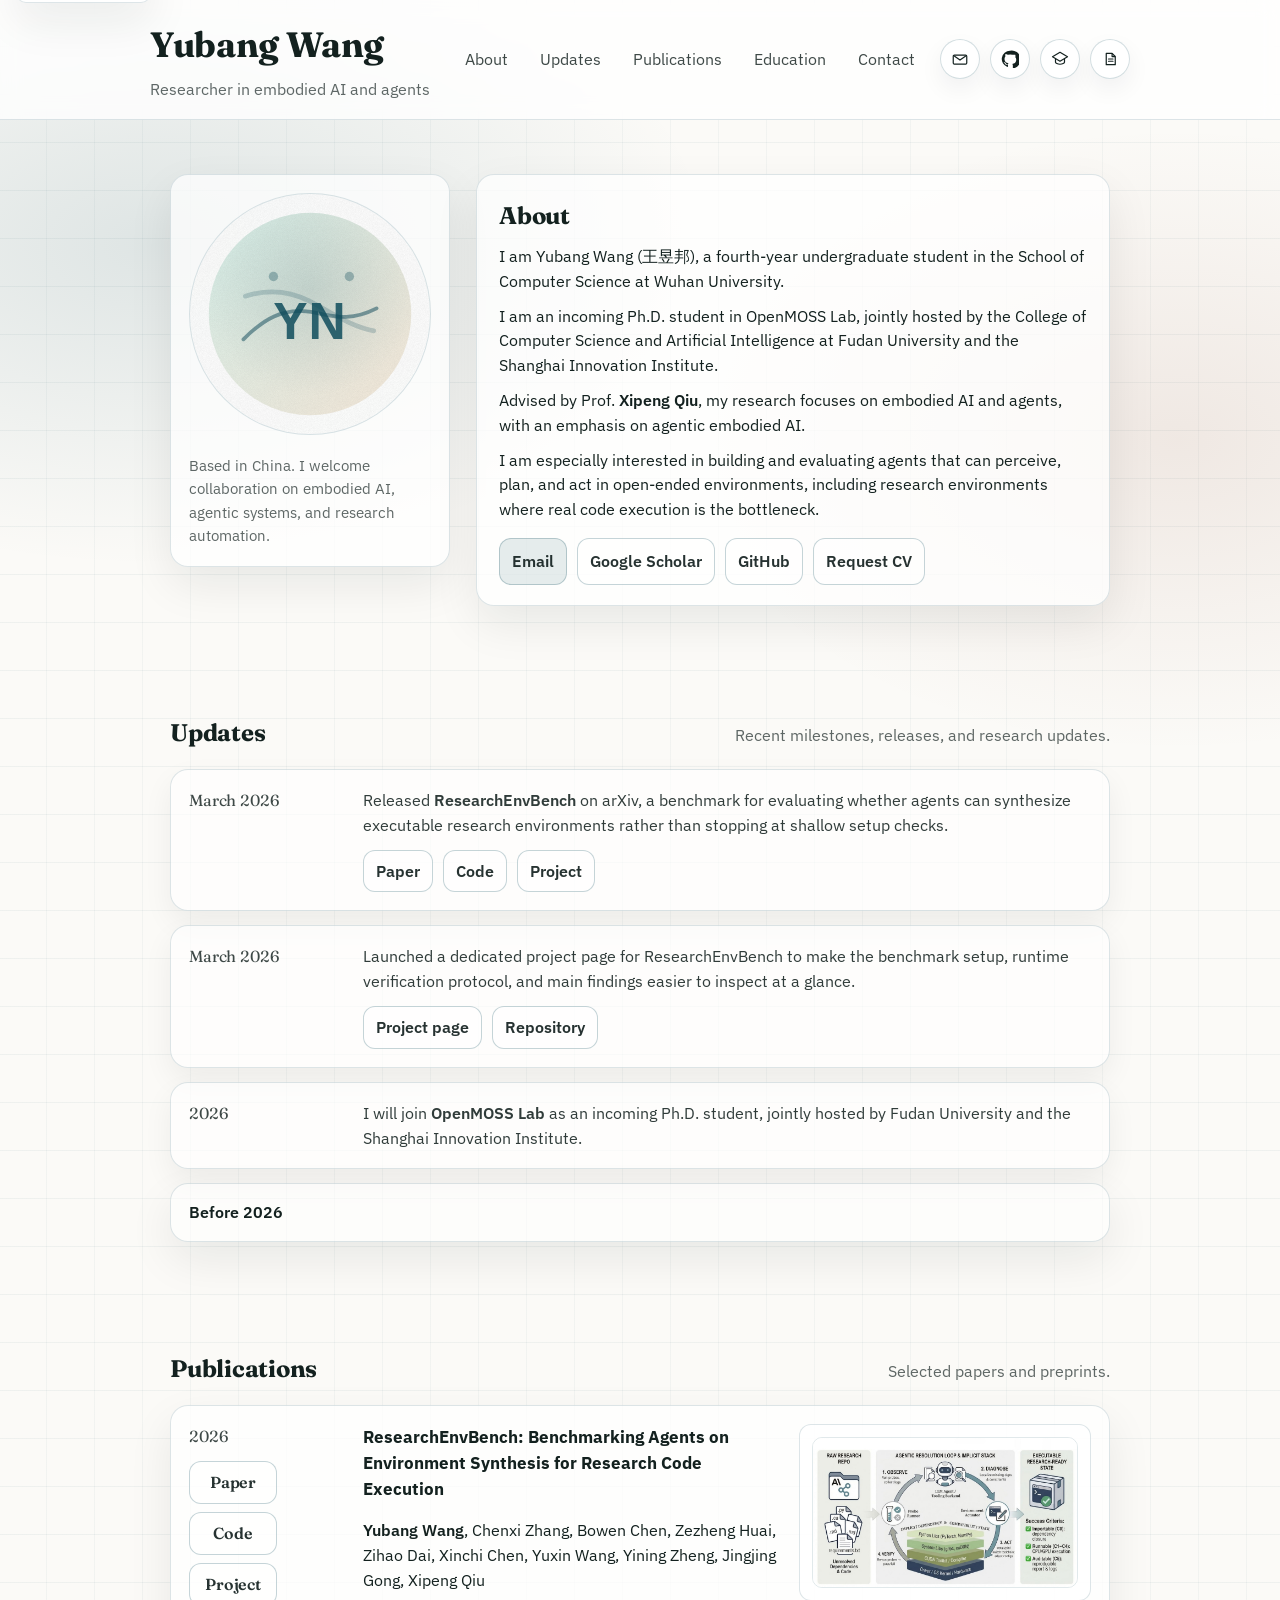
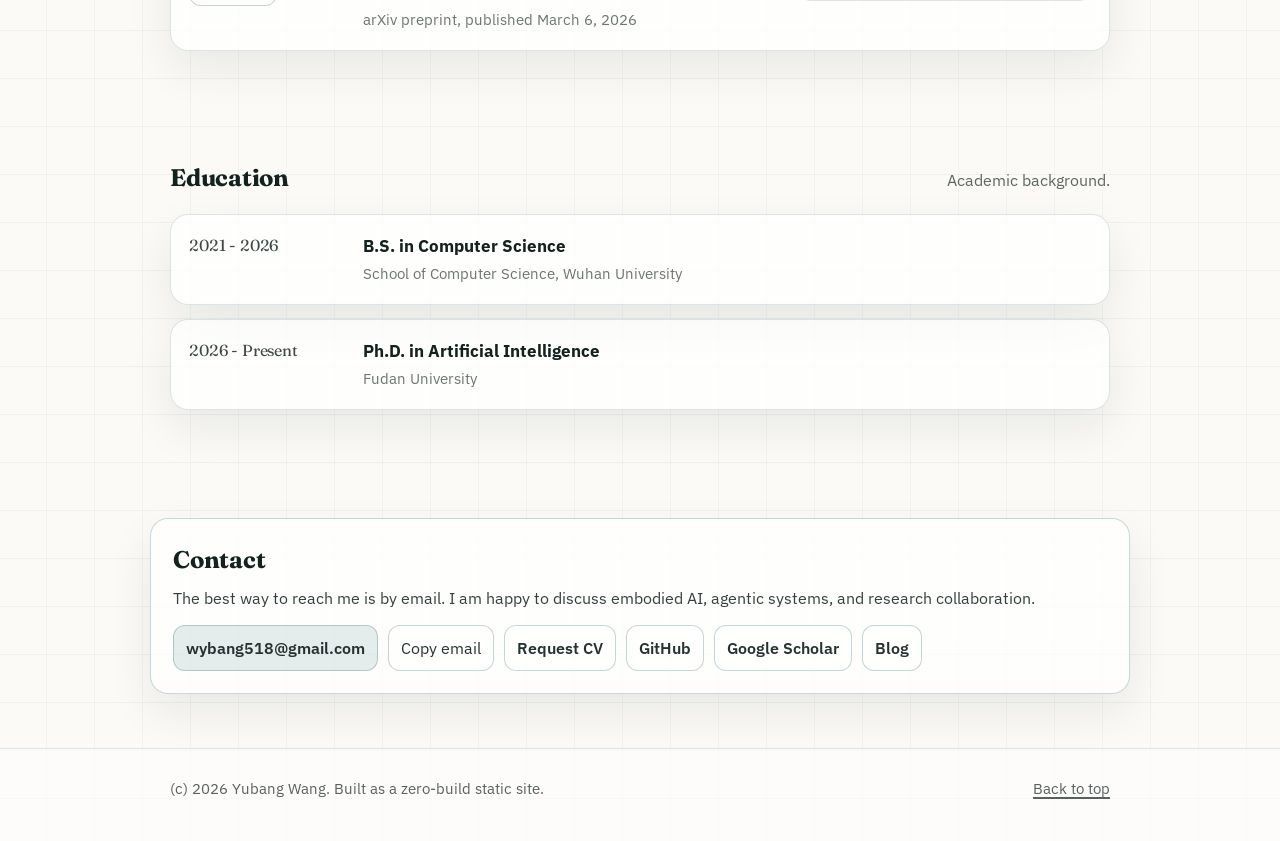
==== index.html @ cf790a0e "Refine homepage information architecture" ====
<!doctype html>
<html lang="en" class="no-js">
  <head>
    <meta charset="utf-8" />
    <meta name="viewport" content="width=device-width, initial-scale=1" />
    <meta
      name="description"
      content="Personal homepage of Yubang Wang (王昱邦), researcher in embodied AI and agents."
    />
    <title>Yubang Wang | Researcher in embodied AI and agents</title>

    <link rel="preconnect" href="https://fonts.googleapis.com" />
    <link rel="preconnect" href="https://fonts.gstatic.com" crossorigin />
    <link
      href="https://fonts.googleapis.com/css2?family=Fraunces:opsz,wght@9..144,520;9..144,650&family=IBM+Plex+Sans:wght@400;500;600&display=swap"
      rel="stylesheet"
    />

    <link rel="stylesheet" href="./style.css" />

    <script>
      // Prevent reveal styles from hiding content when JS is disabled.
      document.documentElement.classList.remove("no-js");
      document.documentElement.classList.add("js");
    </script>
    <script defer src="./script.js"></script>
  </head>

  <body>
    <a class="skip-link" href="#content">Skip to content</a>

    <header class="site-header" data-reveal>
      <div class="container header-inner">
        <div class="brand">
          <h1 class="name">Yubang Wang</h1>
          <p class="subtitle">Researcher in embodied AI and agents</p>
        </div>

        <nav class="nav" aria-label="Primary">
          <a href="#about">About</a>
          <a href="#updates">Updates</a>
          <a href="#publications">Publications</a>
          <a href="#education">Education</a>
          <a href="#contact">Contact</a>
        </nav>

        <div class="social" aria-label="Social links">
          <a
            class="icon-link"
            href="mailto:wybang518@gmail.com"
            aria-label="Email Yubang Wang"
          >
            <svg viewBox="0 0 24 24" aria-hidden="true" focusable="false">
              <path
                d="M4.5 6.75h15A1.5 1.5 0 0 1 21 8.25v9a1.5 1.5 0 0 1-1.5 1.5h-15A1.5 1.5 0 0 1 3 17.25v-9a1.5 1.5 0 0 1 1.5-1.5Z"
                fill="none"
                stroke="currentColor"
                stroke-width="1.6"
                stroke-linejoin="round"
              />
              <path
                d="m4.8 8.2 7.2 5.2 7.2-5.2"
                fill="none"
                stroke="currentColor"
                stroke-width="1.6"
                stroke-linecap="round"
                stroke-linejoin="round"
              />
            </svg>
          </a>

          <a
            class="icon-link"
            href="https://github.com/No-518"
            target="_blank"
            rel="noreferrer"
            aria-label="GitHub"
          >
            <svg viewBox="0 0 24 24" aria-hidden="true" focusable="false">
              <path
                fill="currentColor"
                d="M12 .9a11.1 11.1 0 0 0-3.5 21.6c.6.1.8-.3.8-.6v-2.1c-3.3.7-4-1.4-4-1.4-.5-1.2-1.2-1.6-1.2-1.6-1-.7.1-.7.1-.7 1.1.1 1.7 1.1 1.7 1.1 1 .1.8 2.7 3.4 1.9.1-.7.4-1.2.7-1.5-2.6-.3-5.3-1.3-5.3-5.9 0-1.3.5-2.4 1.2-3.3-.1-.3-.5-1.6.1-3.2 0 0 1-.3 3.3 1.2a11.2 11.2 0 0 1 6 0C17.9 6 19 6.3 19 6.3c.6 1.6.2 2.9.1 3.2.8.9 1.2 2 1.2 3.3 0 4.6-2.7 5.6-5.3 5.9.4.3.8 1 .8 2.1v3.1c0 .3.2.7.8.6A11.1 11.1 0 0 0 12 .9Z"
              />
            </svg>
          </a>

          <a
            class="icon-link"
            href="https://scholar.google.com/citations?user=tqr5_9QAAAAJ&hl=zh-TW"
            target="_blank"
            rel="noreferrer"
            aria-label="Google Scholar"
          >
            <svg viewBox="0 0 24 24" aria-hidden="true" focusable="false">
              <path
                d="M12 3 2 9l10 6 10-6-10-6Z"
                fill="none"
                stroke="currentColor"
                stroke-width="1.6"
                stroke-linejoin="round"
              />
              <path
                d="M6 12.2v4.2c0 .8 2.7 2.6 6 2.6s6-1.8 6-2.6v-4.2"
                fill="none"
                stroke="currentColor"
                stroke-width="1.6"
                stroke-linecap="round"
                stroke-linejoin="round"
              />
            </svg>
          </a>

          <a
            class="icon-link"
            href="https://no-518.github.io/no-518-blog/"
            target="_blank"
            rel="noreferrer"
            aria-label="Blog"
          >
            <svg viewBox="0 0 24 24" aria-hidden="true" focusable="false">
              <path
                d="M7 4.5h7.8L19 8.7v10.8H7V4.5Z"
                fill="none"
                stroke="currentColor"
                stroke-width="1.6"
                stroke-linejoin="round"
              />
              <path
                d="M14.8 4.6v4.1h4.1"
                fill="none"
                stroke="currentColor"
                stroke-width="1.6"
                stroke-linejoin="round"
              />
              <path
                d="M10 12h6M10 15h6"
                fill="none"
                stroke="currentColor"
                stroke-width="1.6"
                stroke-linecap="round"
              />
            </svg>
          </a>
        </div>
      </div>
    </header>

    <main id="content">
      <section id="about" class="section" aria-label="About">
        <div class="container about-grid">
          <div class="avatar-wrap" data-reveal>
            <img
              class="avatar"
              src="./assets/avatar.svg"
              alt="Avatar illustration"
              width="220"
              height="220"
              loading="eager"
            />
            <p class="avatar-caption">
              Based in China. I welcome collaboration on embodied AI, agentic
              systems, and research automation.
            </p>
          </div>

          <div class="about-text" data-reveal>
            <h2>About</h2>
            <p>
              I am Yubang Wang (王昱邦), a fourth-year undergraduate student in the
              School of Computer Science at Wuhan University.
            </p>
            <p>
              I am an incoming Ph.D. student in OpenMOSS Lab, jointly hosted by the
              College of Computer Science and Artificial Intelligence at Fudan
              University and the Shanghai Innovation Institute.
            </p>
            <p>
              Advised by Prof. <strong>Xipeng Qiu</strong>, my research focuses on
              embodied AI and agents, with an emphasis on agentic embodied AI.
            </p>
            <p>
              I am especially interested in building and evaluating agents that
              can perceive, plan, and act in open-ended environments, including
              research environments where real code execution is the bottleneck.
            </p>
            <div class="cta-row" aria-label="Primary links">
              <a class="button" href="mailto:wybang518@gmail.com">Email</a>
              <a
                class="button button-ghost"
                href="https://scholar.google.com/citations?user=tqr5_9QAAAAJ&hl=zh-TW"
                target="_blank"
                rel="noreferrer"
                >Google Scholar</a
              >
              <a
                class="button button-ghost"
                href="https://github.com/No-518"
                target="_blank"
                rel="noreferrer"
                >GitHub</a
              >
              <a
                class="button button-ghost"
                href="mailto:wybang518@gmail.com?subject=CV%20request"
                >Request CV</a
              >
            </div>
          </div>
        </div>
      </section>

      <section id="updates" class="section" aria-label="Updates">
        <div class="container">
          <div class="section-head" data-reveal>
            <h2>Updates</h2>
            <p class="muted">Recent milestones, releases, and research updates.</p>
          </div>

          <ol class="timeline updates-list" aria-label="Recent updates">
            <li class="timeline-item update-item" data-reveal>
              <div class="when">March 2026</div>
              <div class="what update-copy">
                <p>
                  Released <strong>ResearchEnvBench</strong> on arXiv, a benchmark
                  for evaluating whether agents can synthesize executable research
                  environments rather than stopping at shallow setup checks.
                </p>
                <div class="update-links" aria-label="ResearchEnvBench links">
                  <a
                    class="button button-ghost"
                    href="https://arxiv.org/abs/2603.06739"
                    target="_blank"
                    rel="noreferrer"
                    >Paper</a
                  >
                  <a
                    class="button button-ghost"
                    href="https://github.com/No-518/ResearchEnvBench"
                    target="_blank"
                    rel="noreferrer"
                    >Code</a
                  >
                  <a class="button button-ghost" href="./projects/researchenvbench/">
                    Project
                  </a>
                </div>
              </div>
            </li>

            <li class="timeline-item update-item" data-reveal>
              <div class="when">March 2026</div>
              <div class="what update-copy">
                <p>
                  Launched a dedicated project page for ResearchEnvBench to make
                  the benchmark setup, runtime verification protocol, and main
                  findings easier to inspect at a glance.
                </p>
                <div class="update-links" aria-label="Project links">
                  <a class="button button-ghost" href="./projects/researchenvbench/">
                    Project page
                  </a>
                  <a
                    class="button button-ghost"
                    href="https://github.com/No-518/ResearchEnvBench"
                    target="_blank"
                    rel="noreferrer"
                    >Repository</a
                  >
                </div>
              </div>
            </li>

            <li class="timeline-item update-item" data-reveal>
              <div class="when">2026</div>
              <div class="what update-copy">
                <p>
                  I will join <strong>OpenMOSS Lab</strong> as an incoming Ph.D.
                  student, jointly hosted by Fudan University and the Shanghai
                  Innovation Institute.
                </p>
              </div>
            </li>
          </ol>

          <details class="updates-archive" data-reveal>
            <summary>Before 2026</summary>
            <ol class="timeline updates-list updates-list-archive" aria-label="Earlier updates">
              <li class="timeline-item update-item">
                <div class="when">2021</div>
                <div class="what update-copy">
                  <p>
                    Started my B.S. in Computer Science at Wuhan University.
                  </p>
                </div>
              </li>
            </ol>
          </details>
        </div>
      </section>

      <section id="publications" class="section" aria-label="Publications">
        <div class="container">
          <div class="section-head" data-reveal>
            <h2>Publications</h2>
            <p class="muted">Selected papers and preprints.</p>
          </div>

          <ol class="timeline" aria-label="Publications list">
            <li class="timeline-item publication-item" data-reveal>
              <div class="when publication-when">
                <span>2026</span>
                <div class="publication-links" aria-label="Publication links">
                  <a
                    class="button button-ghost"
                    href="https://arxiv.org/abs/2603.06739"
                    target="_blank"
                    rel="noreferrer"
                    >Paper</a
                  >
                  <a
                    class="button button-ghost"
                    href="https://github.com/No-518/ResearchEnvBench"
                    target="_blank"
                    rel="noreferrer"
                    >Code</a
                  >
                  <a class="button button-ghost" href="./projects/researchenvbench/">
                    Project
                  </a>
                </div>
              </div>
              <div class="what publication-layout">
                <div class="publication-copy">
                  <div class="publication-head">
                    <h3 class="publication-title">
                      ResearchEnvBench: Benchmarking Agents on Environment
                      Synthesis for Research Code Execution
                    </h3>
                  </div>
                  <p>
                    <strong>Yubang Wang</strong>, Chenxi Zhang, Bowen Chen, Zezheng
                    Huai, Zihao Dai, Xinchi Chen, Yuxin Wang, Yining Zheng, Jingjing
                    Gong, Xipeng Qiu
                  </p>
                  <p class="meta">arXiv preprint, published March 6, 2026</p>
                </div>

                <div class="paper-figure paper-figure-thumb">
                  <img
                    src="./assets/researchenvbench-figure1-thumb.jpg"
                    alt="Overview of an agentic closed-loop process for resolving research environments."
                    width="1920"
                    height="1080"
                    loading="lazy"
                  />
                </div>
              </div>
            </li>
          </ol>
        </div>
      </section>

      <section id="education" class="section" aria-label="Education">
        <div class="container">
          <div class="section-head" data-reveal>
            <h2>Education</h2>
            <p class="muted">Academic background.</p>
          </div>

          <ol class="timeline" aria-label="Education timeline">
            <li class="timeline-item" data-reveal>
              <div class="when">2021 - 2026</div>
              <div class="what">
                <h3>B.S. in Computer Science</h3>
                <p class="meta">School of Computer Science, Wuhan University</p>
              </div>
            </li>

            <li class="timeline-item" data-reveal>
              <div class="when">2026 - Present</div>
              <div class="what">
                <h3>Ph.D. in Artificial Intelligence</h3>
                <p class="meta">Fudan University</p>
              </div>
            </li>
          </ol>
        </div>
      </section>

      <section id="contact" class="section" aria-label="Contact">
        <div class="container contact-box" data-reveal>
          <h2>Contact</h2>
          <p class="contact-text">
            The best way to reach me is by email. I am happy to discuss embodied
            AI, agentic systems, and research collaboration.
          </p>
          <div class="contact-row">
            <a class="button" href="mailto:wybang518@gmail.com">
              wybang518@gmail.com
            </a>
            <button
              class="button button-ghost button-copy"
              id="copy-email-button"
              type="button"
              data-email="wybang518@gmail.com"
            >
              Copy email
            </button>
            <a
              class="button button-ghost"
              href="mailto:wybang518@gmail.com?subject=CV%20request"
              >Request CV</a
            >
            <a
              class="button button-ghost"
              href="https://github.com/No-518"
              target="_blank"
              rel="noreferrer"
              >GitHub</a
            >
            <a
              class="button button-ghost"
              href="https://scholar.google.com/citations?user=tqr5_9QAAAAJ&hl=zh-TW"
              target="_blank"
              rel="noreferrer"
              >Google Scholar</a
            >
            <a
              class="button button-ghost"
              href="https://no-518.github.io/no-518-blog/"
              target="_blank"
              rel="noreferrer"
              >Blog</a
            >
          </div>
        </div>
      </section>
    </main>

    <footer class="site-footer">
      <div class="container footer-inner">
        <p class="small">
          (c) <span id="year">2026</span> Yubang Wang. Built as a zero-build static
          site.
        </p>
        <p class="small">
          <a href="#about">Back to top</a>
        </p>
      </div>
    </footer>
  </body>
</html>
---- style.css ----
:root {
  --bg: #fbfaf7;
  --panel: rgba(255, 255, 255, 0.78);
  --panel-solid: #ffffff;
  --text: #13211f;
  --muted: rgba(19, 33, 31, 0.68);
  --line: rgba(15, 76, 92, 0.14);
  --shadow: 0 18px 45px rgba(9, 21, 20, 0.08);

  --accent: #0f4c5c;
  --accent-2: #8a4b32;
  --accent-soft: rgba(15, 76, 92, 0.12);

  --radius: 18px;
  --radius-sm: 12px;
  --maxw: 980px;

  --font-sans: "IBM Plex Sans", ui-sans-serif, system-ui, -apple-system, "Segoe UI",
    sans-serif;
  --font-serif: "Fraunces", ui-serif, Georgia, serif;

  --ease: cubic-bezier(0.2, 0.9, 0.2, 1);
}

* {
  box-sizing: border-box;
}

html {
  scroll-behavior: smooth;
}

body {
  margin: 0;
  color: var(--text);
  font-family: var(--font-sans);
  line-height: 1.55;
  background-color: var(--bg);
  /* Subtle paper + grid atmosphere (no images required). */
  background-image: radial-gradient(900px 520px at 12% 10%, rgba(15, 76, 92, 0.12), transparent 62%),
    radial-gradient(820px 520px at 92% 18%, rgba(138, 75, 50, 0.10), transparent 60%),
    linear-gradient(rgba(15, 76, 92, 0.05) 1px, transparent 1px),
    linear-gradient(90deg, rgba(15, 76, 92, 0.04) 1px, transparent 1px);
  background-size: auto, auto, 48px 48px, 48px 48px;
  background-position: 0 0, 0 0, -2px -2px, -2px -2px;
}

a {
  color: inherit;
  text-decoration-thickness: 1.5px;
  text-underline-offset: 3px;
}

a:hover {
  color: var(--accent);
}

strong {
  font-weight: 600;
}

.container {
  width: 100%;
  max-width: var(--maxw);
  margin: 0 auto;
  padding: 0 20px;
}

.skip-link {
  position: absolute;
  left: 16px;
  top: -44px;
  z-index: 999;
  padding: 10px 12px;
  border-radius: 10px;
  background: var(--panel-solid);
  border: 1px solid var(--line);
  box-shadow: var(--shadow);
}

.skip-link:focus {
  top: 16px;
}

:focus-visible {
  outline: 3px solid rgba(15, 76, 92, 0.35);
  outline-offset: 2px;
  border-radius: 10px;
}

.site-header {
  position: sticky;
  top: 0;
  z-index: 10;
  border-bottom: 1px solid var(--line);
  background: var(--panel);
  backdrop-filter: blur(10px);
}

.header-inner {
  display: grid;
  grid-template-columns: 1fr auto auto;
  gap: 18px 16px;
  align-items: center;
  padding: 18px 0;
}

.brand {
  min-width: 240px;
}

.name {
  margin: 0;
  font-family: var(--font-serif);
  font-size: clamp(1.6rem, 3vw, 2.2rem);
  letter-spacing: -0.01em;
}

.subtitle {
  margin: 4px 0 0;
  color: var(--muted);
  font-size: 0.98rem;
}

.nav {
  display: flex;
  flex-wrap: wrap;
  gap: 10px 14px;
  justify-content: flex-end;
}

.nav a {
  text-decoration: none;
  color: rgba(19, 33, 31, 0.82);
  padding: 6px 8px;
  border-radius: 10px;
  border: 1px solid transparent;
}

.nav a:hover {
  color: var(--accent);
  border-color: rgba(15, 76, 92, 0.20);
  background: rgba(255, 255, 255, 0.55);
}

.social {
  display: flex;
  gap: 10px;
  justify-content: flex-end;
}

.icon-link {
  display: inline-flex;
  align-items: center;
  justify-content: center;
  width: 40px;
  height: 40px;
  border-radius: 999px;
  border: 1px solid rgba(15, 76, 92, 0.18);
  background: rgba(255, 255, 255, 0.65);
  box-shadow: 0 10px 24px rgba(9, 21, 20, 0.06);
  transition: transform 180ms var(--ease), background 180ms var(--ease),
    border-color 180ms var(--ease);
}

.icon-link svg {
  width: 18px;
  height: 18px;
}

.icon-link:hover {
  transform: translateY(-1px);
  background: rgba(255, 255, 255, 0.9);
  border-color: rgba(15, 76, 92, 0.28);
}

.section {
  padding: 54px 0;
}

.section-head {
  display: flex;
  align-items: baseline;
  justify-content: space-between;
  gap: 12px 18px;
  margin-bottom: 18px;
}

.section h2 {
  margin: 0;
  font-family: var(--font-serif);
  font-size: 1.5rem;
  letter-spacing: -0.01em;
}

.muted {
  margin: 0;
  color: var(--muted);
}

.about-grid {
  display: grid;
  grid-template-columns: 280px 1fr;
  gap: 26px;
  align-items: start;
}

.avatar-wrap {
  padding: 18px;
  border-radius: var(--radius);
  border: 1px solid var(--line);
  background: rgba(255, 255, 255, 0.72);
  box-shadow: var(--shadow);
}

.avatar {
  width: 100%;
  height: auto;
  border-radius: 999px;
  border: 1px solid rgba(15, 76, 92, 0.16);
  background: rgba(255, 255, 255, 0.6);
}

.avatar-caption {
  margin: 12px 0 0;
  color: var(--muted);
  font-size: 0.95rem;
}

.about-text {
  padding: 22px 22px 20px;
  border-radius: var(--radius);
  border: 1px solid var(--line);
  background: rgba(255, 255, 255, 0.72);
  box-shadow: var(--shadow);
}

.about-text p {
  margin: 10px 0;
}

.chips {
  list-style: none;
  padding: 0;
  margin: 14px 0 0;
  display: flex;
  flex-wrap: wrap;
  gap: 10px;
}

.chips li {
  padding: 7px 10px;
  border-radius: 999px;
  border: 1px solid rgba(15, 76, 92, 0.16);
  background: rgba(15, 76, 92, 0.06);
  color: rgba(19, 33, 31, 0.84);
  font-size: 0.92rem;
}

.cta-row {
  display: flex;
  flex-wrap: wrap;
  gap: 10px;
  margin-top: 16px;
}

.button {
  display: inline-flex;
  align-items: center;
  justify-content: center;
  gap: 8px;
  padding: 10px 12px;
  border-radius: 12px;
  border: 1px solid rgba(15, 76, 92, 0.24);
  background: rgba(15, 76, 92, 0.10);
  color: rgba(19, 33, 31, 0.92);
  text-decoration: none;
  font-weight: 600;
  transition: transform 180ms var(--ease), background 180ms var(--ease),
    border-color 180ms var(--ease);
}

.button:hover {
  transform: translateY(-1px);
  background: rgba(15, 76, 92, 0.14);
  border-color: rgba(15, 76, 92, 0.34);
}

.button-ghost {
  background: rgba(255, 255, 255, 0.6);
}

.cards {
  display: grid;
  grid-template-columns: repeat(3, minmax(0, 1fr));
  gap: 16px;
  margin-top: 14px;
}

.card {
  border-radius: var(--radius);
  border: 1px solid var(--line);
  background: rgba(255, 255, 255, 0.72);
  box-shadow: var(--shadow);
  padding: 18px 18px 16px;
  transition: transform 180ms var(--ease), box-shadow 180ms var(--ease),
    border-color 180ms var(--ease);
}

.card:hover {
  transform: translateY(-2px);
  border-color: rgba(15, 76, 92, 0.24);
  box-shadow: 0 22px 58px rgba(9, 21, 20, 0.11);
}

.card-top {
  display: flex;
  align-items: baseline;
  justify-content: space-between;
  gap: 10px;
}

.card h3 {
  margin: 0;
  font-size: 1.05rem;
  font-weight: 600;
}

.meta {
  color: rgba(19, 33, 31, 0.62);
  font-size: 0.92rem;
  white-space: nowrap;
}

.card p {
  margin: 10px 0 12px;
  color: rgba(19, 33, 31, 0.86);
}

.tag-row {
  list-style: none;
  padding: 0;
  margin: 0;
  display: flex;
  flex-wrap: wrap;
  gap: 8px;
}

.tag-row li {
  padding: 5px 8px;
  border-radius: 999px;
  background: rgba(138, 75, 50, 0.08);
  border: 1px solid rgba(138, 75, 50, 0.18);
  color: rgba(19, 33, 31, 0.78);
  font-size: 0.86rem;
}

.link-row {
  margin-top: 14px;
  display: flex;
  flex-wrap: wrap;
  gap: 10px;
}

.link-row a,
.link-row button {
  font: inherit;
}

.link-row button {
  appearance: none;
  cursor: pointer;
}

.timeline {
  list-style: none;
  padding: 0;
  margin: 0;
  display: grid;
  gap: 14px;
}

.timeline-item {
  display: grid;
  grid-template-columns: 160px 1fr;
  gap: 14px;
  padding: 18px;
  border-radius: var(--radius);
  border: 1px solid var(--line);
  background: rgba(255, 255, 255, 0.72);
  box-shadow: var(--shadow);
}

.when {
  font-family: var(--font-serif);
  color: rgba(19, 33, 31, 0.82);
  letter-spacing: -0.01em;
}

.what h3 {
  margin: 0;
  font-size: 1.05rem;
}

.what .meta {
  margin: 4px 0 0;
}

.update-item {
  background: rgba(255, 255, 255, 0.62);
  box-shadow: 0 12px 30px rgba(9, 21, 20, 0.06);
}

.update-copy p {
  margin: 0;
  color: rgba(19, 33, 31, 0.88);
}

.update-links {
  margin-top: 12px;
  display: flex;
  flex-wrap: wrap;
  gap: 10px;
}

.update-links .button {
  padding: 8px 12px;
}

.updates-archive {
  margin-top: 14px;
  border-radius: var(--radius);
  border: 1px solid var(--line);
  background: rgba(255, 255, 255, 0.5);
  box-shadow: var(--shadow);
}

.updates-archive summary {
  cursor: pointer;
  list-style: none;
  padding: 16px 18px;
  font-weight: 600;
}

.updates-archive summary::-webkit-details-marker {
  display: none;
}

.updates-archive[open] summary {
  border-bottom: 1px solid var(--line);
}

.updates-list-archive {
  padding: 0 14px 14px;
}

.publication-layout {
  display: grid;
  grid-template-columns: minmax(0, 1fr) 292px;
  gap: 18px;
  align-items: start;
}

.publication-when {
  display: grid;
  align-content: start;
  gap: 12px;
}

.publication-links {
  display: grid;
  gap: 8px;
  justify-items: start;
}

.publication-links .button {
  min-width: 88px;
  padding: 8px 12px;
}

.button-disabled {
  opacity: 0.6;
  color: rgba(19, 33, 31, 0.58);
  border-color: rgba(15, 76, 92, 0.16);
  pointer-events: none;
}

.publication-head {
  margin-bottom: 2px;
}

.publication-title {
  margin: 0;
}

.paper-figure {
  margin: 0;
  padding: 12px;
  border-radius: var(--radius-sm);
  border: 1px solid rgba(15, 76, 92, 0.14);
  background: rgba(255, 255, 255, 0.68);
}

.paper-figure-thumb {
  max-width: 292px;
  justify-self: end;
}

.paper-figure img {
  display: block;
  width: 100%;
  height: auto;
  border-radius: 10px;
  border: 1px solid rgba(15, 76, 92, 0.12);
}

.bullets {
  margin: 10px 0 0;
  padding-left: 18px;
  color: rgba(19, 33, 31, 0.86);
}

.bullets li {
  margin: 6px 0;
}

.contact-box {
  padding: 22px;
  border-radius: var(--radius);
  border: 1px solid rgba(15, 76, 92, 0.22);
  background: linear-gradient(180deg, rgba(255, 255, 255, 0.78), rgba(255, 255, 255, 0.66));
  box-shadow: var(--shadow);
}

.contact-text {
  margin: 8px 0 0;
  color: rgba(19, 33, 31, 0.86);
}

.contact-row {
  margin-top: 14px;
  display: flex;
  flex-wrap: wrap;
  gap: 10px;
}

.button-copy {
  appearance: none;
  cursor: pointer;
  font: inherit;
}

.button-copy[data-state="done"] {
  background: rgba(138, 75, 50, 0.12);
  border-color: rgba(138, 75, 50, 0.28);
}

.site-footer {
  padding: 28px 0 40px;
  border-top: 1px solid var(--line);
  background: rgba(255, 255, 255, 0.55);
}

.footer-inner {
  display: flex;
  align-items: baseline;
  justify-content: space-between;
  gap: 10px 18px;
  flex-wrap: wrap;
}

.small {
  margin: 0;
  color: rgba(19, 33, 31, 0.70);
  font-size: 0.95rem;
}

/* Reveal + stagger: meaningful motion, minimal flashiness. */
html.js [data-reveal] {
  opacity: 0;
  transform: translateY(10px);
  transition: opacity 520ms var(--ease), transform 520ms var(--ease);
  transition-delay: var(--d, 0ms);
}

html.js [data-reveal].is-revealed {
  opacity: 1;
  transform: translateY(0);
}

@media (max-width: 980px) {
  .header-inner {
    grid-template-columns: 1fr;
    align-items: start;
  }

  .nav,
  .social {
    justify-content: flex-start;
  }

  .cards {
    grid-template-columns: repeat(2, minmax(0, 1fr));
  }

  .publication-layout {
    grid-template-columns: 1fr;
  }

  .paper-figure-thumb {
    max-width: none;
    justify-self: stretch;
  }
}

@media (max-width: 720px) {
  .section {
    padding: 44px 0;
  }

  .about-grid {
    grid-template-columns: 1fr;
  }

  .cards {
    grid-template-columns: 1fr;
  }

  .timeline-item {
    grid-template-columns: 1fr;
  }

  .meta {
    white-space: normal;
  }
}

@media (prefers-reduced-motion: reduce) {
  html {
    scroll-behavior: auto;
  }

  html.js [data-reveal] {
    opacity: 1;
    transform: none;
    transition: none;
  }

  .icon-link,
  .button,
  .card {
    transition: none;
  }
}
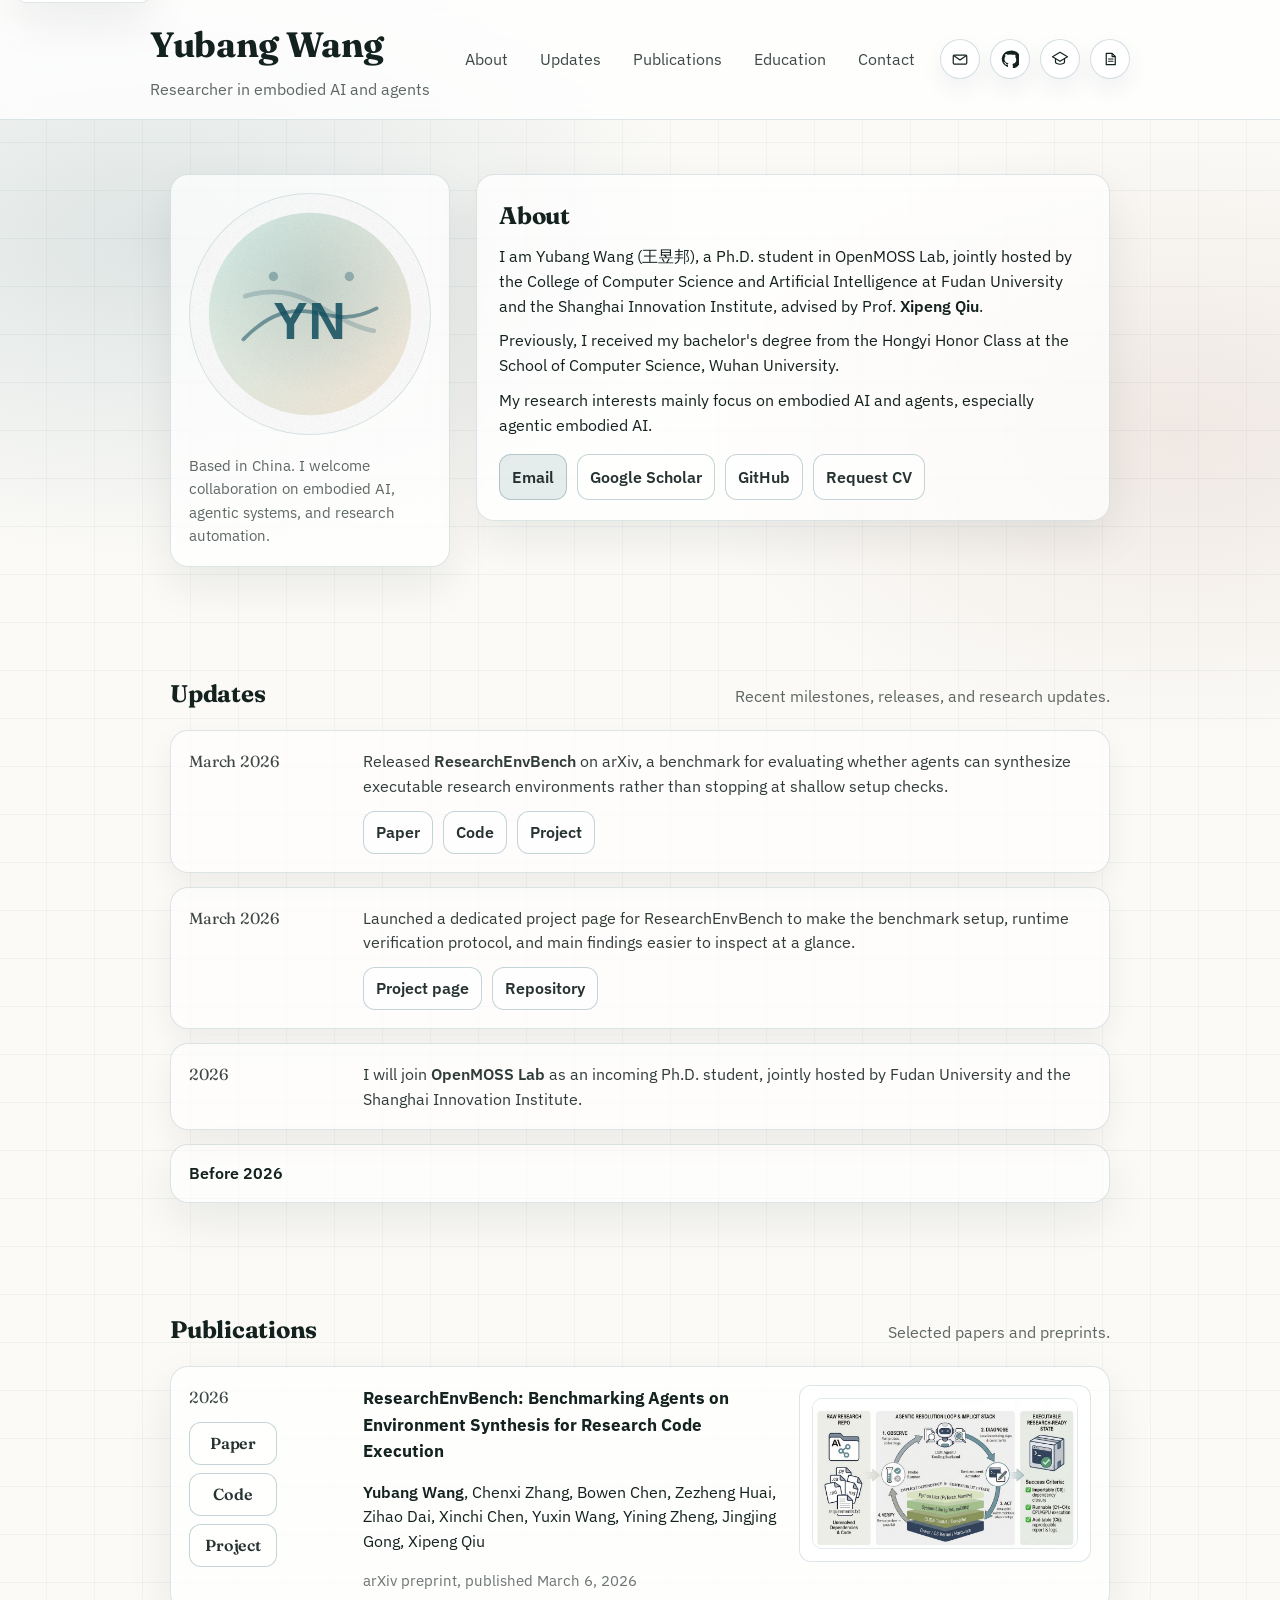
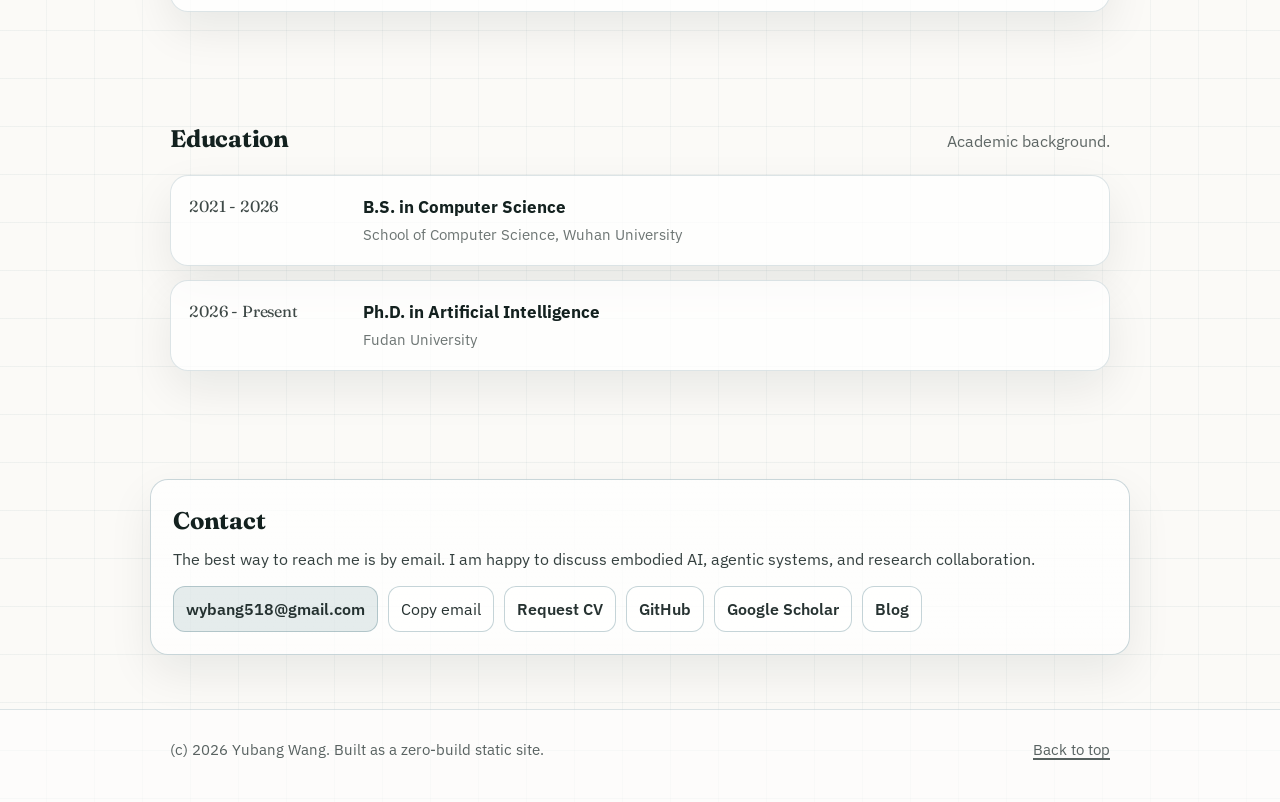
==== commit 80ccf058: "Update homepage about bio" ====
--- a/index.html
+++ b/index.html
@@ -166,22 +166,18 @@
           <div class="about-text" data-reveal>
             <h2>About</h2>
             <p>
-              I am Yubang Wang (王昱邦), a fourth-year undergraduate student in the
-              School of Computer Science at Wuhan University.
+              I am Yubang Wang (王昱邦), a Ph.D. student in OpenMOSS Lab, jointly
+              hosted by the College of Computer Science and Artificial
+              Intelligence at Fudan University and the Shanghai Innovation
+              Institute, advised by Prof. <strong>Xipeng Qiu</strong>.
             </p>
             <p>
-              I am an incoming Ph.D. student in OpenMOSS Lab, jointly hosted by the
-              College of Computer Science and Artificial Intelligence at Fudan
-              University and the Shanghai Innovation Institute.
+              Previously, I received my bachelor's degree from the Hongyi Honor
+              Class at the School of Computer Science, Wuhan University.
             </p>
             <p>
-              Advised by Prof. <strong>Xipeng Qiu</strong>, my research focuses on
-              embodied AI and agents, with an emphasis on agentic embodied AI.
-            </p>
-            <p>
-              I am especially interested in building and evaluating agents that
-              can perceive, plan, and act in open-ended environments, including
-              research environments where real code execution is the bottleneck.
+              My research interests mainly focus on embodied AI and agents,
+              especially agentic embodied AI.
             </p>
             <div class="cta-row" aria-label="Primary links">
               <a class="button" href="mailto:wybang518@gmail.com">Email</a>
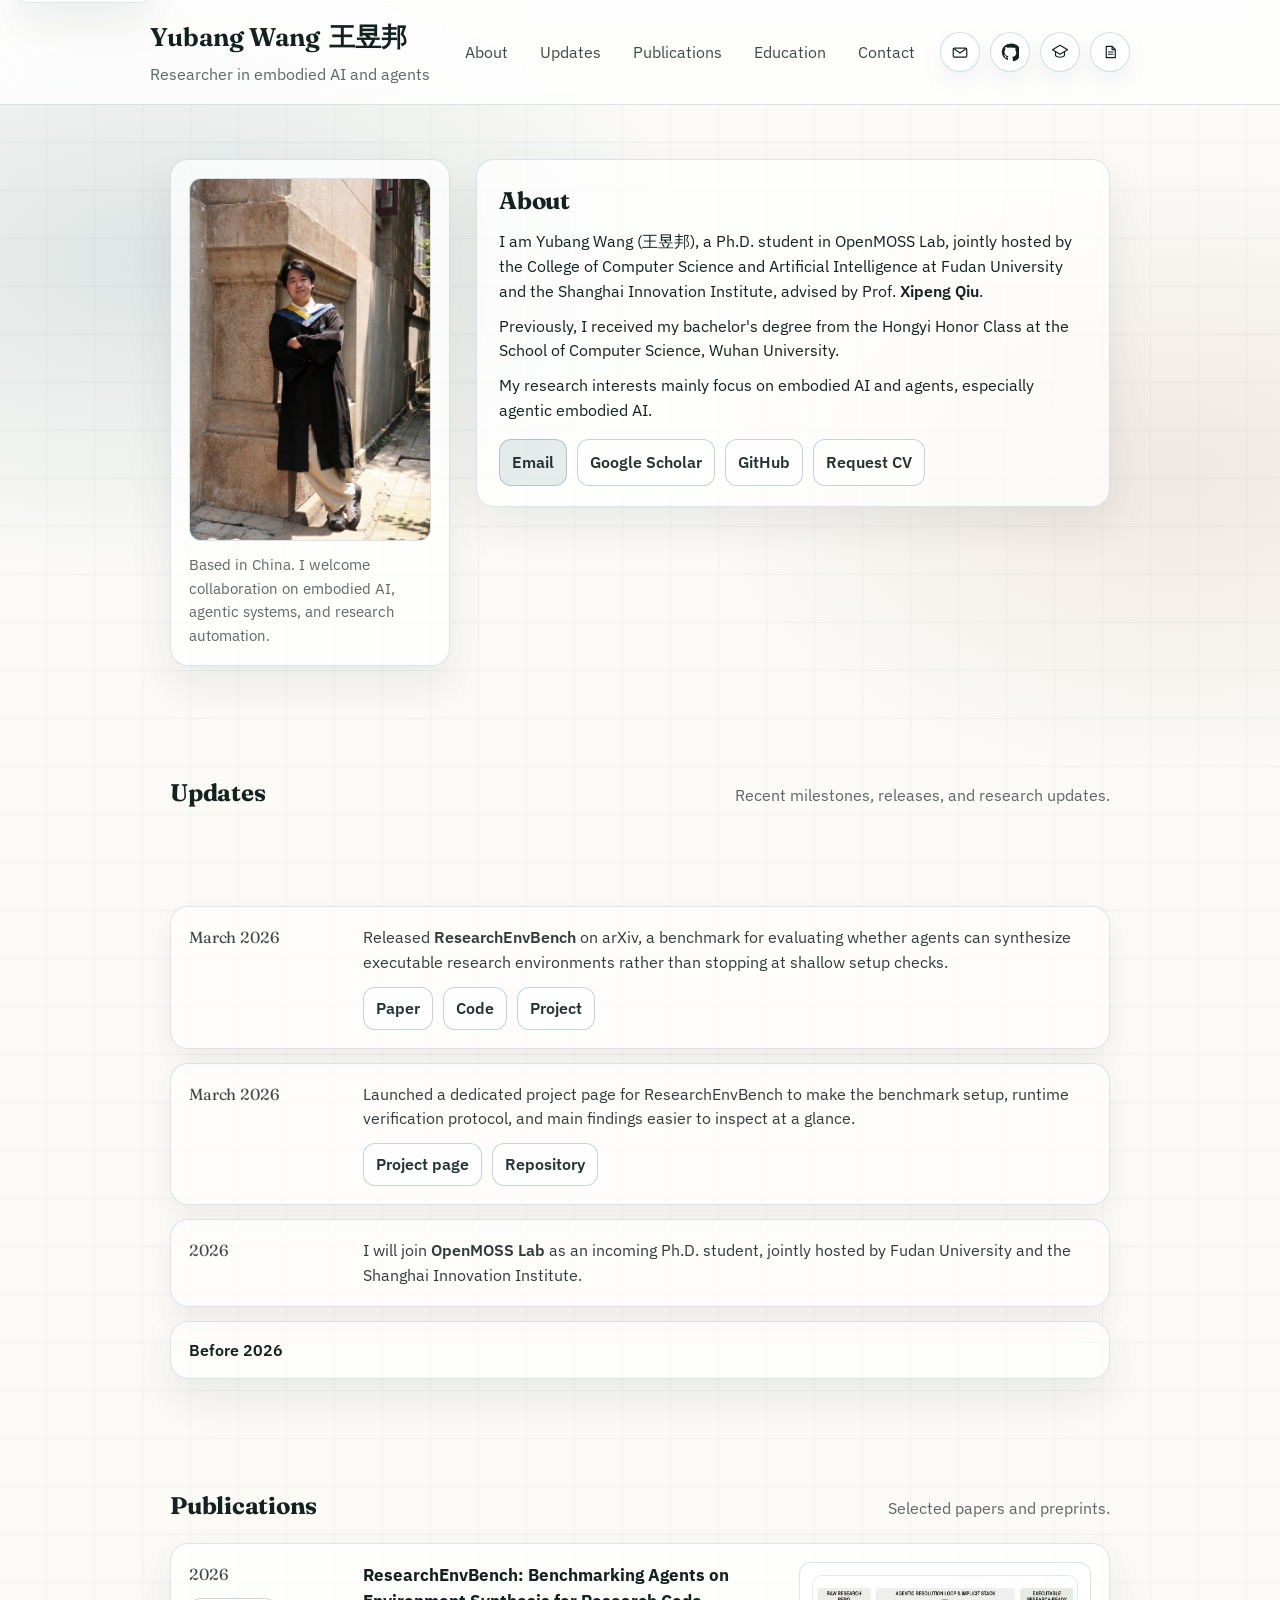
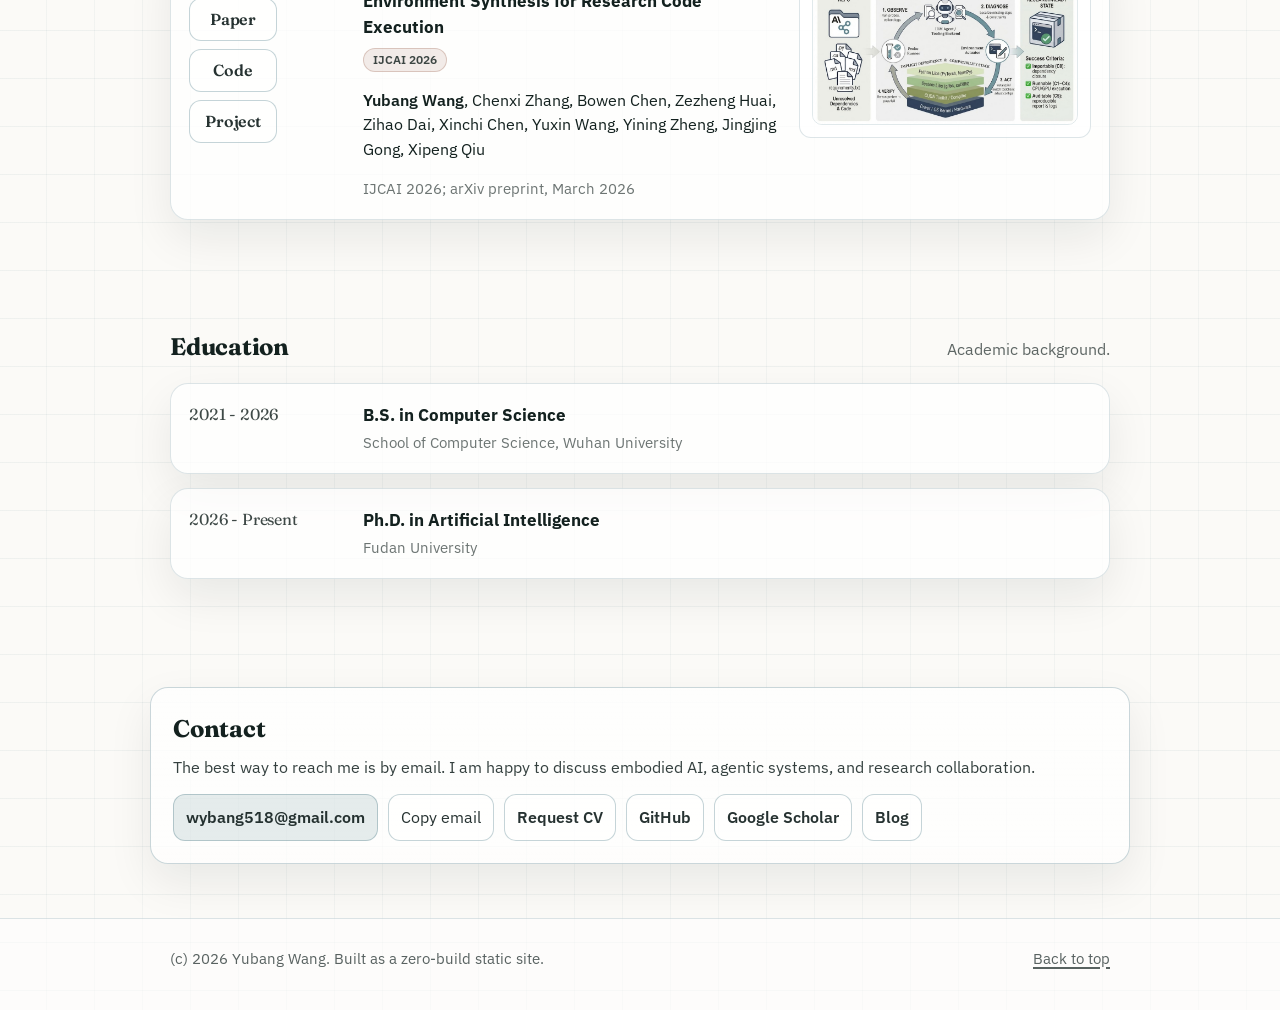
==== commit be4a44a3: "Update homepage identity and publication status" ====
--- a/index.html
+++ b/index.html
@@ -32,7 +32,10 @@
     <header class="site-header" data-reveal>
       <div class="container header-inner">
         <div class="brand">
-          <h1 class="name">Yubang Wang</h1>
+          <h1 class="name">
+            <span>Yubang Wang</span>
+            <span class="name-cn">王昱邦</span>
+          </h1>
           <p class="subtitle">Researcher in embodied AI and agents</p>
         </div>
 
@@ -151,10 +154,10 @@
           <div class="avatar-wrap" data-reveal>
             <img
               class="avatar"
-              src="./assets/avatar.svg"
-              alt="Avatar illustration"
-              width="220"
-              height="220"
+              src="./assets/profile-photo.jpg"
+              alt="Portrait of Yubang Wang in graduation regalia"
+              width="1080"
+              height="1620"
               loading="eager"
             />
             <p class="avatar-caption">
@@ -214,6 +217,16 @@
 
           <ol class="timeline updates-list" aria-label="Recent updates">
             <li class="timeline-item update-item" data-reveal>
+              <div class="when">May 1, 2026</div>
+              <div class="what update-copy">
+                <p>
+                  <strong>ResearchEnvBench</strong> was accepted to
+                  <strong>IJCAI 2026</strong>.
+                </p>
+              </div>
+            </li>
+
+            <li class="timeline-item update-item" data-reveal>
               <div class="when">March 2026</div>
               <div class="what update-copy">
                 <p>
@@ -332,13 +345,14 @@
                       ResearchEnvBench: Benchmarking Agents on Environment
                       Synthesis for Research Code Execution
                     </h3>
+                    <span class="venue-badge">IJCAI 2026</span>
                   </div>
                   <p>
                     <strong>Yubang Wang</strong>, Chenxi Zhang, Bowen Chen, Zezheng
                     Huai, Zihao Dai, Xinchi Chen, Yuxin Wang, Yining Zheng, Jingjing
                     Gong, Xipeng Qiu
                   </p>
-                  <p class="meta">arXiv preprint, published March 6, 2026</p>
+                  <p class="meta">IJCAI 2026; arXiv preprint, March 2026</p>
                 </div>
 
                 <div class="paper-figure paper-figure-thumb">
--- a/style.css
+++ b/style.css
@@ -110,10 +110,20 @@
 }
 
 .name {
+  display: flex;
+  flex-wrap: wrap;
+  gap: 0.35em;
+  align-items: baseline;
   margin: 0;
   font-family: var(--font-serif);
-  font-size: clamp(1.6rem, 3vw, 2.2rem);
-  letter-spacing: -0.01em;
+  font-size: clamp(1.35rem, 2vw, 1.75rem);
+  font-weight: 650;
+  letter-spacing: 0;
+}
+
+.name-cn {
+  font-family: "Noto Serif SC", "Songti SC", "STSong", serif;
+  font-weight: inherit;
 }
 
 .subtitle {
@@ -214,9 +224,13 @@
 }
 
 .avatar {
+  display: block;
   width: 100%;
+  aspect-ratio: 2 / 3;
   height: auto;
-  border-radius: 999px;
+  object-fit: cover;
+  object-position: center;
+  border-radius: var(--radius-sm);
   border: 1px solid rgba(15, 76, 92, 0.16);
   background: rgba(255, 255, 255, 0.6);
 }
@@ -486,11 +500,30 @@
 }
 
 .publication-head {
+  display: flex;
+  flex-wrap: wrap;
+  align-items: baseline;
+  gap: 8px 10px;
   margin-bottom: 2px;
 }
 
 .publication-title {
   margin: 0;
+}
+
+.venue-badge {
+  display: inline-flex;
+  align-items: center;
+  min-height: 24px;
+  padding: 3px 9px;
+  border-radius: 999px;
+  border: 1px solid rgba(138, 75, 50, 0.24);
+  background: rgba(138, 75, 50, 0.10);
+  color: rgba(19, 33, 31, 0.82);
+  font-size: 0.78rem;
+  font-weight: 600;
+  line-height: 1;
+  white-space: nowrap;
 }
 
 .paper-figure {
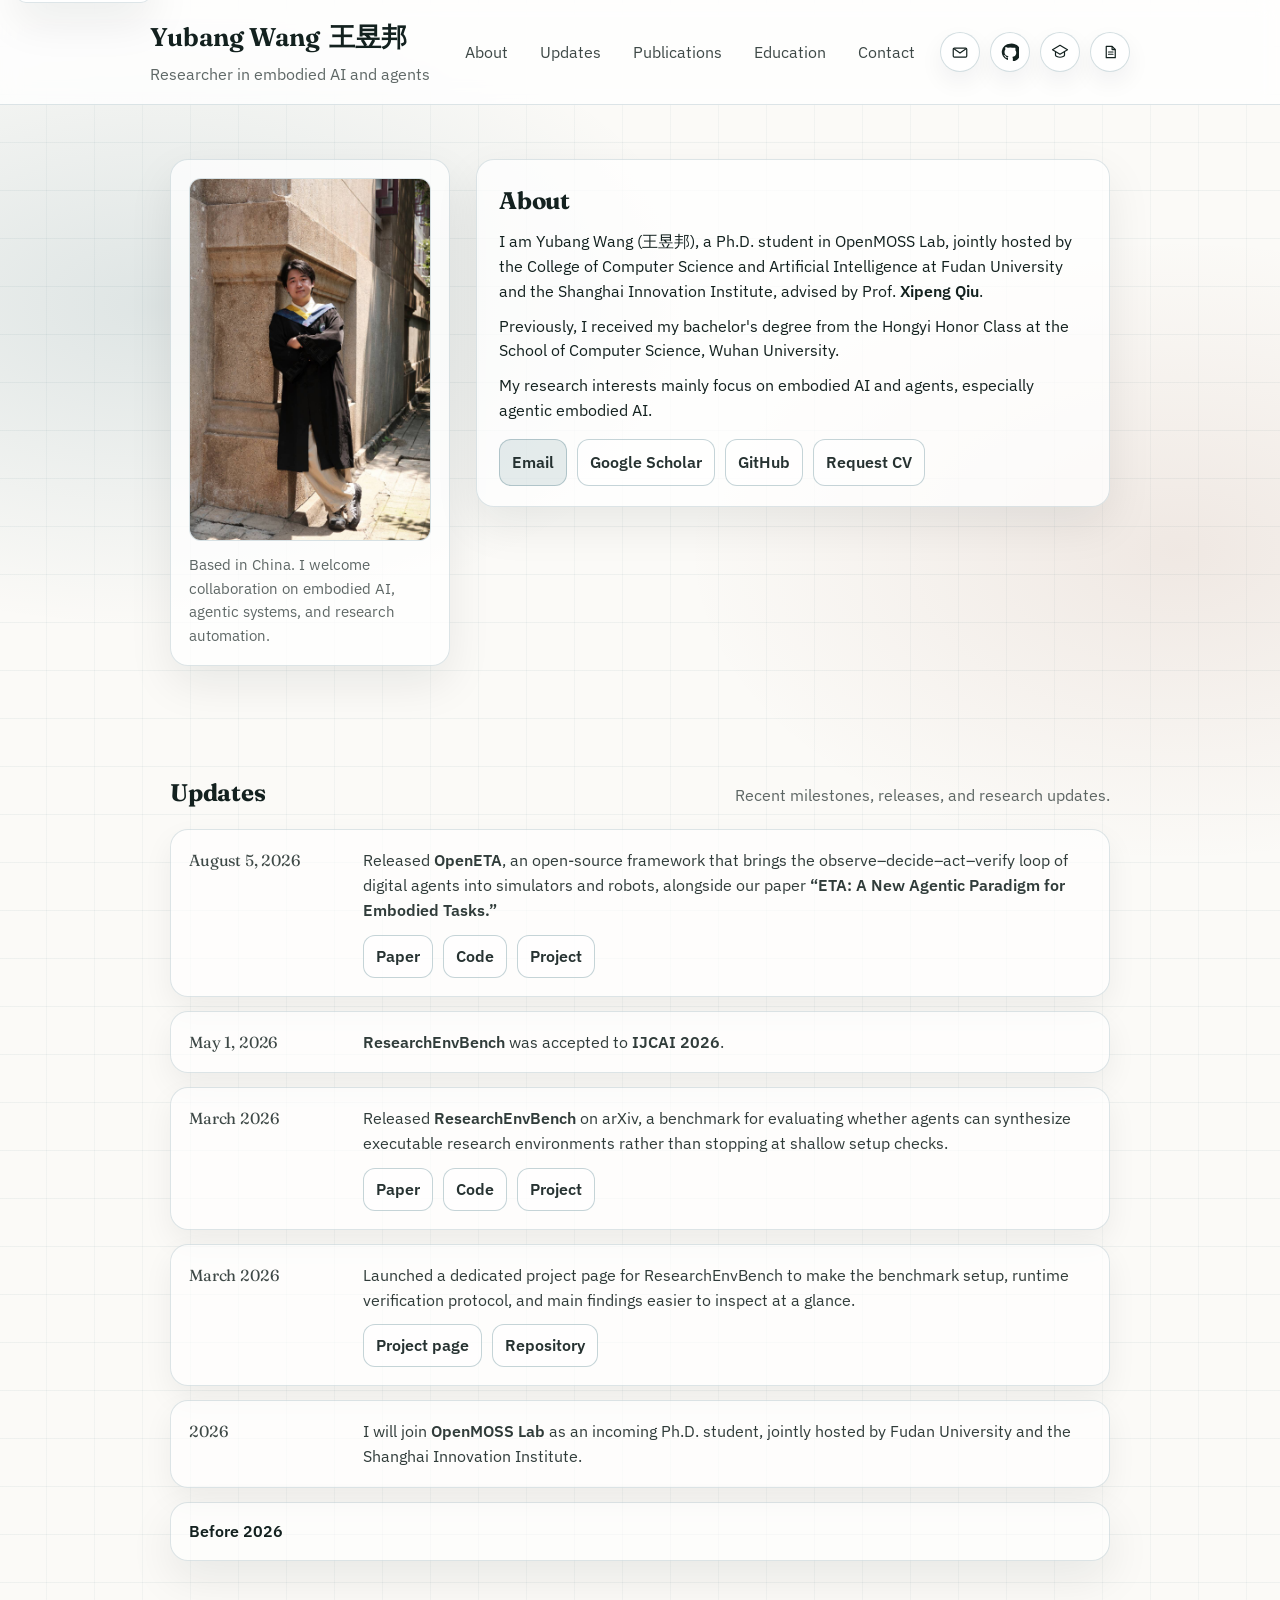
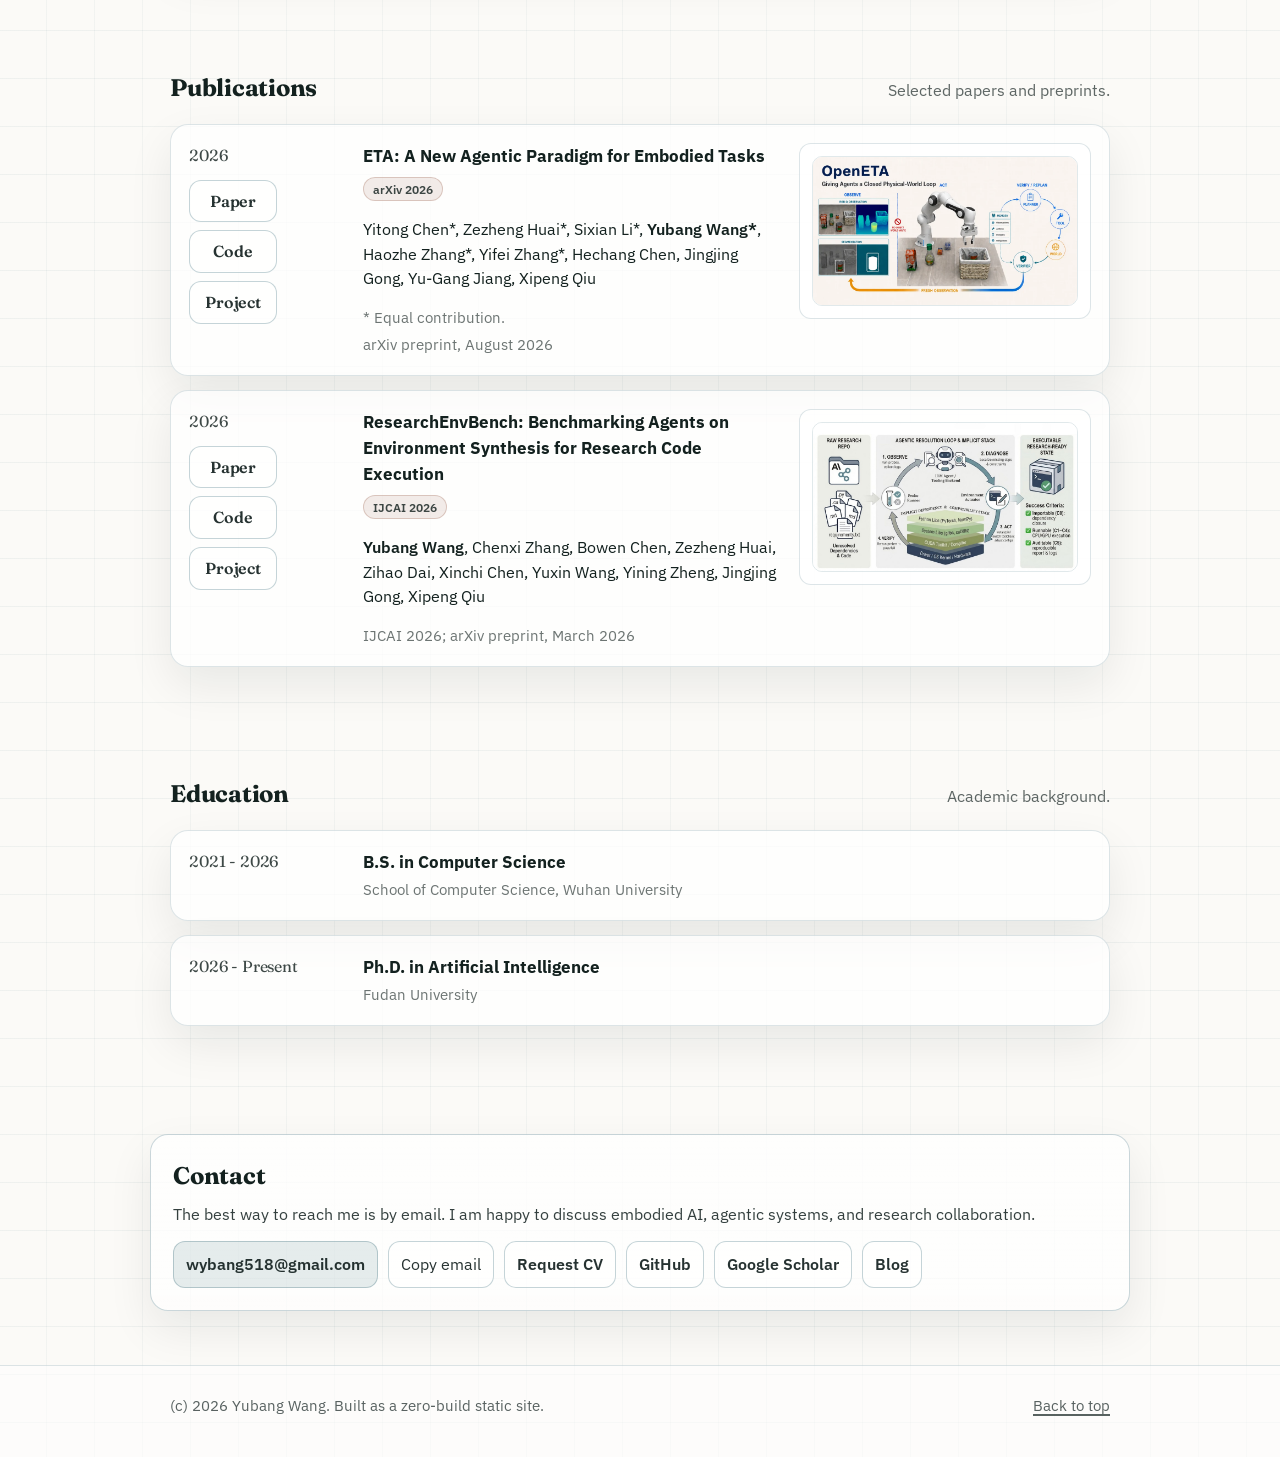
==== commit c41ff413: "Add OpenETA publication and release update" ====
--- a/index.html
+++ b/index.html
@@ -217,6 +217,42 @@
 
           <ol class="timeline updates-list" aria-label="Recent updates">
             <li class="timeline-item update-item" data-reveal>
+              <div class="when">August 5, 2026</div>
+              <div class="what update-copy">
+                <p>
+                  Released <strong>OpenETA</strong>, an open-source framework that
+                  brings the observe&ndash;decide&ndash;act&ndash;verify loop of digital
+                  agents into simulators and robots, alongside our paper
+                  <strong>&ldquo;ETA: A New Agentic Paradigm for Embodied
+                  Tasks.&rdquo;</strong>
+                </p>
+                <div class="update-links" aria-label="OpenETA links">
+                  <a
+                    class="button button-ghost"
+                    href="https://arxiv.org/abs/2608.03924"
+                    target="_blank"
+                    rel="noreferrer"
+                    >Paper</a
+                  >
+                  <a
+                    class="button button-ghost"
+                    href="https://github.com/OpenMOSS/OpenETA"
+                    target="_blank"
+                    rel="noreferrer"
+                    >Code</a
+                  >
+                  <a
+                    class="button button-ghost"
+                    href="https://openmoss.ai/OpenETA/"
+                    target="_blank"
+                    rel="noreferrer"
+                    >Project</a
+                  >
+                </div>
+              </div>
+            </li>
+
+            <li class="timeline-item update-item" data-reveal>
               <div class="when">May 1, 2026</div>
               <div class="what update-copy">
                 <p>
@@ -315,6 +351,62 @@
           </div>
 
           <ol class="timeline" aria-label="Publications list">
+            <li class="timeline-item publication-item" data-reveal>
+              <div class="when publication-when">
+                <span>2026</span>
+                <div class="publication-links" aria-label="Publication links">
+                  <a
+                    class="button button-ghost"
+                    href="https://arxiv.org/abs/2608.03924"
+                    target="_blank"
+                    rel="noreferrer"
+                    >Paper</a
+                  >
+                  <a
+                    class="button button-ghost"
+                    href="https://github.com/OpenMOSS/OpenETA"
+                    target="_blank"
+                    rel="noreferrer"
+                    >Code</a
+                  >
+                  <a
+                    class="button button-ghost"
+                    href="https://openmoss.ai/OpenETA/"
+                    target="_blank"
+                    rel="noreferrer"
+                    >Project</a
+                  >
+                </div>
+              </div>
+              <div class="what publication-layout">
+                <div class="publication-copy">
+                  <div class="publication-head">
+                    <h3 class="publication-title">
+                      ETA: A New Agentic Paradigm for Embodied Tasks
+                    </h3>
+                    <span class="venue-badge">arXiv 2026</span>
+                  </div>
+                  <p>
+                    Yitong Chen*, Zezheng Huai*, Sixian Li*,
+                    <strong>Yubang Wang*</strong>, Haozhe Zhang*, Yifei Zhang*,
+                    Hechang Chen, Jingjing Gong, Yu-Gang Jiang, Xipeng Qiu
+                  </p>
+                  <p class="meta">* Equal contribution.</p>
+                  <p class="meta">arXiv preprint, August 2026</p>
+                </div>
+
+                <div class="paper-figure paper-figure-thumb">
+                  <img
+                    src="./assets/openeta-overview-thumb.webp"
+                    alt="Overview of OpenETA's agent, interface, and world loop for embodied tasks."
+                    width="960"
+                    height="540"
+                    loading="lazy"
+                  />
+                </div>
+              </div>
+            </li>
+
             <li class="timeline-item publication-item" data-reveal>
               <div class="when publication-when">
                 <span>2026</span>
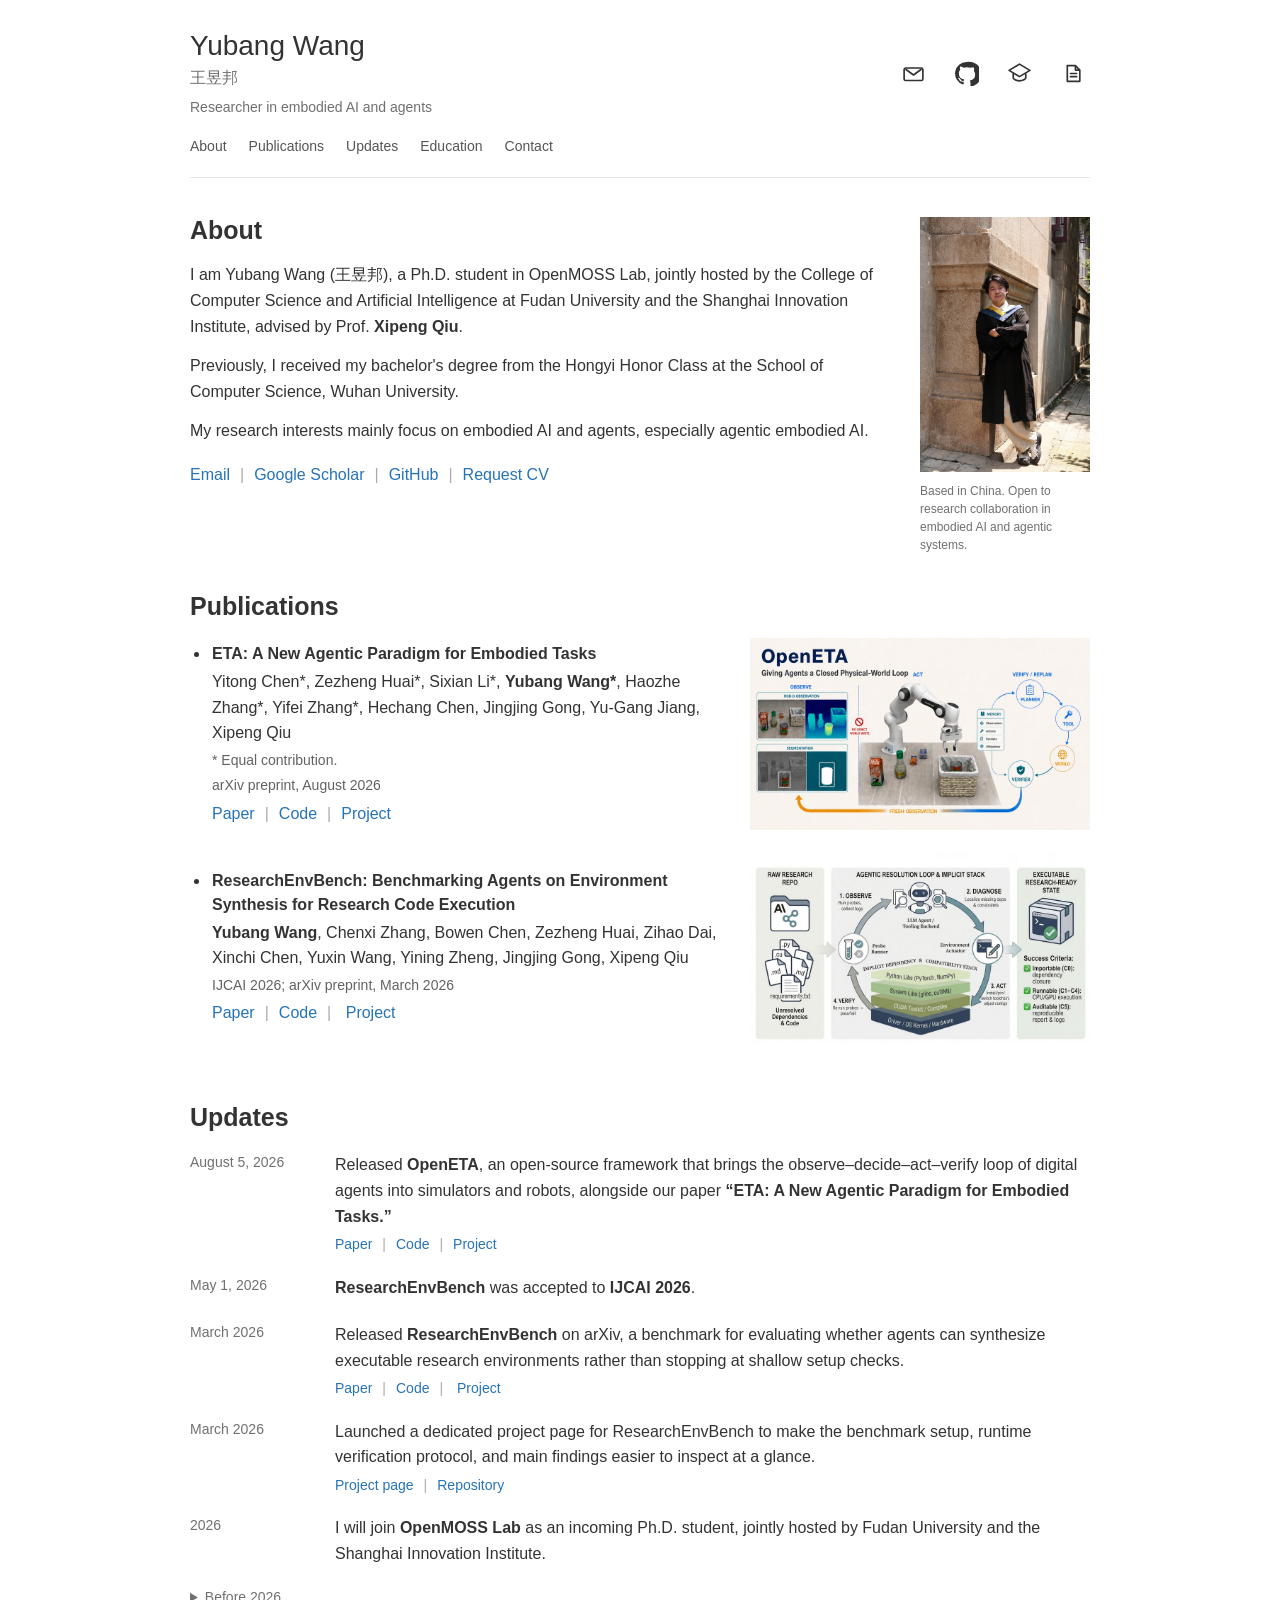
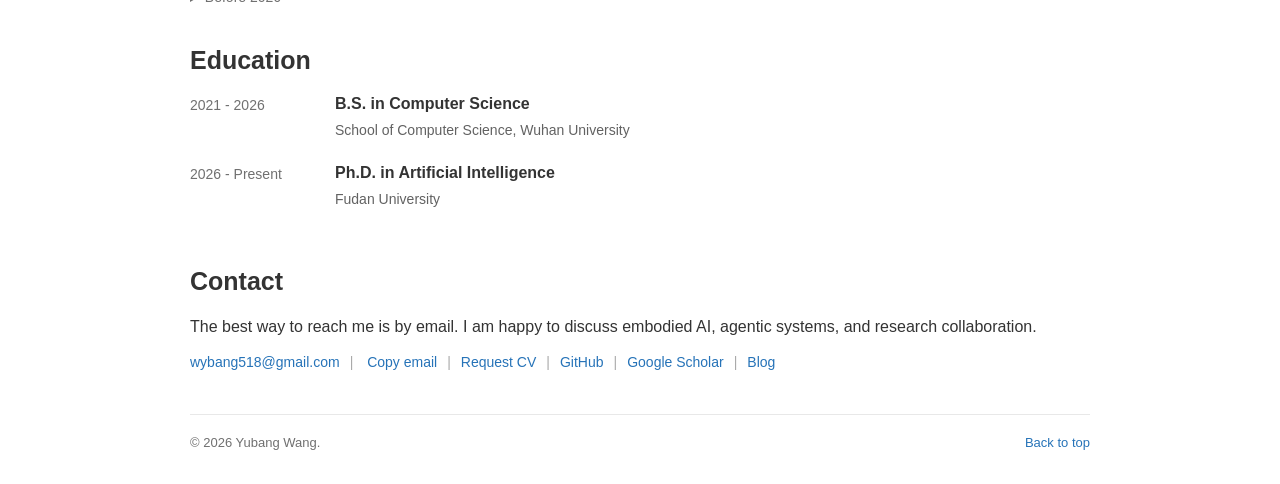
==== commit 198f2f7e: "style: simplify homepage and add publication figures" ====
--- a/index.html
+++ b/index.html
@@ -1,5 +1,5 @@
 <!doctype html>
-<html lang="en" class="no-js">
+<html lang="en">
   <head>
     <meta charset="utf-8" />
     <meta name="viewport" content="width=device-width, initial-scale=1" />
@@ -9,27 +9,15 @@
     />
     <title>Yubang Wang | Researcher in embodied AI and agents</title>
 
-    <link rel="preconnect" href="https://fonts.googleapis.com" />
-    <link rel="preconnect" href="https://fonts.gstatic.com" crossorigin />
-    <link
-      href="https://fonts.googleapis.com/css2?family=Fraunces:opsz,wght@9..144,520;9..144,650&family=IBM+Plex+Sans:wght@400;500;600&display=swap"
-      rel="stylesheet"
-    />
-
     <link rel="stylesheet" href="./style.css" />
 
-    <script>
-      // Prevent reveal styles from hiding content when JS is disabled.
-      document.documentElement.classList.remove("no-js");
-      document.documentElement.classList.add("js");
-    </script>
     <script defer src="./script.js"></script>
   </head>
 
   <body>
     <a class="skip-link" href="#content">Skip to content</a>
 
-    <header class="site-header" data-reveal>
+    <header class="site-header">
       <div class="container header-inner">
         <div class="brand">
           <h1 class="name">
@@ -41,8 +29,8 @@
 
         <nav class="nav" aria-label="Primary">
           <a href="#about">About</a>
+          <a href="#publications">Publications</a>
           <a href="#updates">Updates</a>
-          <a href="#publications">Publications</a>
           <a href="#education">Education</a>
           <a href="#contact">Contact</a>
         </nav>
@@ -151,7 +139,7 @@
     <main id="content">
       <section id="about" class="section" aria-label="About">
         <div class="container about-grid">
-          <div class="avatar-wrap" data-reveal>
+          <div class="avatar-wrap">
             <img
               class="avatar"
               src="./assets/profile-photo.jpg"
@@ -161,12 +149,12 @@
               loading="eager"
             />
             <p class="avatar-caption">
-              Based in China. I welcome collaboration on embodied AI, agentic
-              systems, and research automation.
+              Based in China. Open to research collaboration in embodied AI and
+              agentic systems.
             </p>
           </div>
 
-          <div class="about-text" data-reveal>
+          <div class="about-text">
             <h2>About</h2>
             <p>
               I am Yubang Wang (王昱邦), a Ph.D. student in OpenMOSS Lab, jointly
@@ -208,15 +196,112 @@
         </div>
       </section>
 
+      <section id="publications" class="section" aria-label="Publications">
+        <div class="container">
+          <div class="section-head">
+            <h2>Publications</h2>
+            <p class="muted">Selected papers and preprints.</p>
+          </div>
+
+          <ol class="timeline" aria-label="Publications list">
+            <li class="timeline-item publication-item">
+              <div class="what publication-layout">
+                <div class="publication-copy">
+                  <div class="publication-head">
+                    <h3 class="publication-title">
+                      ETA: A New Agentic Paradigm for Embodied Tasks
+                    </h3>
+                  </div>
+                  <p>
+                    Yitong Chen*, Zezheng Huai*, Sixian Li*,
+                    <strong>Yubang Wang*</strong>, Haozhe Zhang*, Yifei Zhang*,
+                    Hechang Chen, Jingjing Gong, Yu-Gang Jiang, Xipeng Qiu
+                  </p>
+                  <p class="meta">* Equal contribution.</p>
+                  <p class="meta">arXiv preprint, August 2026</p>
+                <div class="publication-links" aria-label="Publication links">
+                  <a
+                    class="button button-ghost"
+                    href="https://arxiv.org/abs/2608.03924"
+                    target="_blank"
+                    rel="noreferrer"
+                    >Paper</a
+                  >
+                  <a
+                    class="button button-ghost"
+                    href="https://github.com/OpenMOSS/OpenETA"
+                    target="_blank"
+                    rel="noreferrer"
+                    >Code</a
+                  >
+                  <a
+                    class="button button-ghost"
+                    href="https://openmoss.ai/OpenETA/"
+                    target="_blank"
+                    rel="noreferrer"
+                    >Project</a
+                  >
+                </div>
+                </div>
+                <a class="publication-figure" href="./assets/openeta-overview-thumb.webp" target="_blank" rel="noreferrer" aria-label="View full-size figure: Overview of OpenETA's agent, interface, and world loop for embodied tasks.">
+                  <img src="./assets/openeta-overview-thumb.webp" alt="Overview of OpenETA's agent, interface, and world loop for embodied tasks." width="960" height="540" loading="lazy" />
+                </a>
+              </div>
+            </li>
+
+            <li class="timeline-item publication-item">
+              <div class="what publication-layout">
+                <div class="publication-copy">
+                  <div class="publication-head">
+                    <h3 class="publication-title">
+                      ResearchEnvBench: Benchmarking Agents on Environment
+                      Synthesis for Research Code Execution
+                    </h3>
+                  </div>
+                  <p>
+                    <strong>Yubang Wang</strong>, Chenxi Zhang, Bowen Chen, Zezheng
+                    Huai, Zihao Dai, Xinchi Chen, Yuxin Wang, Yining Zheng, Jingjing
+                    Gong, Xipeng Qiu
+                  </p>
+                  <p class="meta">IJCAI 2026; arXiv preprint, March 2026</p>
+                <div class="publication-links" aria-label="Publication links">
+                  <a
+                    class="button button-ghost"
+                    href="https://arxiv.org/abs/2603.06739"
+                    target="_blank"
+                    rel="noreferrer"
+                    >Paper</a
+                  >
+                  <a
+                    class="button button-ghost"
+                    href="https://github.com/No-518/ResearchEnvBench"
+                    target="_blank"
+                    rel="noreferrer"
+                    >Code</a
+                  >
+                  <a class="button button-ghost" href="./projects/researchenvbench/">
+                    Project
+                  </a>
+                </div>
+                </div>
+                <a class="publication-figure" href="./assets/researchenvbench-figure1.jpg" target="_blank" rel="noreferrer" aria-label="View full-size figure: Overview of the agentic workflow for synthesizing research environments.">
+                  <img src="./assets/researchenvbench-figure1-thumb.jpg" alt="Overview of the agentic workflow for synthesizing research environments." width="1920" height="1080" loading="lazy" />
+                </a>
+              </div>
+            </li>
+          </ol>
+        </div>
+      </section>
+
       <section id="updates" class="section" aria-label="Updates">
         <div class="container">
-          <div class="section-head" data-reveal>
+          <div class="section-head">
             <h2>Updates</h2>
             <p class="muted">Recent milestones, releases, and research updates.</p>
           </div>
 
           <ol class="timeline updates-list" aria-label="Recent updates">
-            <li class="timeline-item update-item" data-reveal>
+            <li class="timeline-item update-item">
               <div class="when">August 5, 2026</div>
               <div class="what update-copy">
                 <p>
@@ -252,7 +337,7 @@
               </div>
             </li>
 
-            <li class="timeline-item update-item" data-reveal>
+            <li class="timeline-item update-item">
               <div class="when">May 1, 2026</div>
               <div class="what update-copy">
                 <p>
@@ -262,7 +347,7 @@
               </div>
             </li>
 
-            <li class="timeline-item update-item" data-reveal>
+            <li class="timeline-item update-item">
               <div class="when">March 2026</div>
               <div class="what update-copy">
                 <p>
@@ -292,7 +377,7 @@
               </div>
             </li>
 
-            <li class="timeline-item update-item" data-reveal>
+            <li class="timeline-item update-item">
               <div class="when">March 2026</div>
               <div class="what update-copy">
                 <p>
@@ -315,7 +400,7 @@
               </div>
             </li>
 
-            <li class="timeline-item update-item" data-reveal>
+            <li class="timeline-item update-item">
               <div class="when">2026</div>
               <div class="what update-copy">
                 <p>
@@ -327,7 +412,7 @@
             </li>
           </ol>
 
-          <details class="updates-archive" data-reveal>
+          <details class="updates-archive">
             <summary>Before 2026</summary>
             <ol class="timeline updates-list updates-list-archive" aria-label="Earlier updates">
               <li class="timeline-item update-item">
@@ -343,134 +428,15 @@
         </div>
       </section>
 
-      <section id="publications" class="section" aria-label="Publications">
-        <div class="container">
-          <div class="section-head" data-reveal>
-            <h2>Publications</h2>
-            <p class="muted">Selected papers and preprints.</p>
-          </div>
-
-          <ol class="timeline" aria-label="Publications list">
-            <li class="timeline-item publication-item" data-reveal>
-              <div class="when publication-when">
-                <span>2026</span>
-                <div class="publication-links" aria-label="Publication links">
-                  <a
-                    class="button button-ghost"
-                    href="https://arxiv.org/abs/2608.03924"
-                    target="_blank"
-                    rel="noreferrer"
-                    >Paper</a
-                  >
-                  <a
-                    class="button button-ghost"
-                    href="https://github.com/OpenMOSS/OpenETA"
-                    target="_blank"
-                    rel="noreferrer"
-                    >Code</a
-                  >
-                  <a
-                    class="button button-ghost"
-                    href="https://openmoss.ai/OpenETA/"
-                    target="_blank"
-                    rel="noreferrer"
-                    >Project</a
-                  >
-                </div>
-              </div>
-              <div class="what publication-layout">
-                <div class="publication-copy">
-                  <div class="publication-head">
-                    <h3 class="publication-title">
-                      ETA: A New Agentic Paradigm for Embodied Tasks
-                    </h3>
-                    <span class="venue-badge">arXiv 2026</span>
-                  </div>
-                  <p>
-                    Yitong Chen*, Zezheng Huai*, Sixian Li*,
-                    <strong>Yubang Wang*</strong>, Haozhe Zhang*, Yifei Zhang*,
-                    Hechang Chen, Jingjing Gong, Yu-Gang Jiang, Xipeng Qiu
-                  </p>
-                  <p class="meta">* Equal contribution.</p>
-                  <p class="meta">arXiv preprint, August 2026</p>
-                </div>
-
-                <div class="paper-figure paper-figure-thumb">
-                  <img
-                    src="./assets/openeta-overview-thumb.webp"
-                    alt="Overview of OpenETA's agent, interface, and world loop for embodied tasks."
-                    width="960"
-                    height="540"
-                    loading="lazy"
-                  />
-                </div>
-              </div>
-            </li>
-
-            <li class="timeline-item publication-item" data-reveal>
-              <div class="when publication-when">
-                <span>2026</span>
-                <div class="publication-links" aria-label="Publication links">
-                  <a
-                    class="button button-ghost"
-                    href="https://arxiv.org/abs/2603.06739"
-                    target="_blank"
-                    rel="noreferrer"
-                    >Paper</a
-                  >
-                  <a
-                    class="button button-ghost"
-                    href="https://github.com/No-518/ResearchEnvBench"
-                    target="_blank"
-                    rel="noreferrer"
-                    >Code</a
-                  >
-                  <a class="button button-ghost" href="./projects/researchenvbench/">
-                    Project
-                  </a>
-                </div>
-              </div>
-              <div class="what publication-layout">
-                <div class="publication-copy">
-                  <div class="publication-head">
-                    <h3 class="publication-title">
-                      ResearchEnvBench: Benchmarking Agents on Environment
-                      Synthesis for Research Code Execution
-                    </h3>
-                    <span class="venue-badge">IJCAI 2026</span>
-                  </div>
-                  <p>
-                    <strong>Yubang Wang</strong>, Chenxi Zhang, Bowen Chen, Zezheng
-                    Huai, Zihao Dai, Xinchi Chen, Yuxin Wang, Yining Zheng, Jingjing
-                    Gong, Xipeng Qiu
-                  </p>
-                  <p class="meta">IJCAI 2026; arXiv preprint, March 2026</p>
-                </div>
-
-                <div class="paper-figure paper-figure-thumb">
-                  <img
-                    src="./assets/researchenvbench-figure1-thumb.jpg"
-                    alt="Overview of an agentic closed-loop process for resolving research environments."
-                    width="1920"
-                    height="1080"
-                    loading="lazy"
-                  />
-                </div>
-              </div>
-            </li>
-          </ol>
-        </div>
-      </section>
-
       <section id="education" class="section" aria-label="Education">
         <div class="container">
-          <div class="section-head" data-reveal>
+          <div class="section-head">
             <h2>Education</h2>
             <p class="muted">Academic background.</p>
           </div>
 
           <ol class="timeline" aria-label="Education timeline">
-            <li class="timeline-item" data-reveal>
+            <li class="timeline-item">
               <div class="when">2021 - 2026</div>
               <div class="what">
                 <h3>B.S. in Computer Science</h3>
@@ -478,7 +444,7 @@
               </div>
             </li>
 
-            <li class="timeline-item" data-reveal>
+            <li class="timeline-item">
               <div class="when">2026 - Present</div>
               <div class="what">
                 <h3>Ph.D. in Artificial Intelligence</h3>
@@ -490,7 +456,7 @@
       </section>
 
       <section id="contact" class="section" aria-label="Contact">
-        <div class="container contact-box" data-reveal>
+        <div class="container contact-box">
           <h2>Contact</h2>
           <p class="contact-text">
             The best way to reach me is by email. I am happy to discuss embodied
@@ -542,8 +508,7 @@
     <footer class="site-footer">
       <div class="container footer-inner">
         <p class="small">
-          (c) <span id="year">2026</span> Yubang Wang. Built as a zero-build static
-          site.
+          © <span id="year">2026</span> Yubang Wang.
         </p>
         <p class="small">
           <a href="#about">Back to top</a>
--- a/style.css
+++ b/style.css
@@ -1,687 +1,100 @@
 :root {
-  --bg: #fbfaf7;
-  --panel: rgba(255, 255, 255, 0.78);
-  --panel-solid: #ffffff;
-  --text: #13211f;
-  --muted: rgba(19, 33, 31, 0.68);
-  --line: rgba(15, 76, 92, 0.14);
-  --shadow: 0 18px 45px rgba(9, 21, 20, 0.08);
-
-  --accent: #0f4c5c;
-  --accent-2: #8a4b32;
-  --accent-soft: rgba(15, 76, 92, 0.12);
-
-  --radius: 18px;
-  --radius-sm: 12px;
-  --maxw: 980px;
-
-  --font-sans: "IBM Plex Sans", ui-sans-serif, system-ui, -apple-system, "Segoe UI",
-    sans-serif;
-  --font-serif: "Fraunces", ui-serif, Georgia, serif;
-
-  --ease: cubic-bezier(0.2, 0.9, 0.2, 1);
+  --text: #333;
+  --muted: #707070;
+  --link: #2673b8;
+  --line: #e8e8e8;
 }
 
-* {
-  box-sizing: border-box;
-}
-
-html {
-  scroll-behavior: smooth;
-}
-
+* { box-sizing: border-box; }
 body {
   margin: 0;
+  background: #fff;
   color: var(--text);
-  font-family: var(--font-sans);
-  line-height: 1.55;
-  background-color: var(--bg);
-  /* Subtle paper + grid atmosphere (no images required). */
-  background-image: radial-gradient(900px 520px at 12% 10%, rgba(15, 76, 92, 0.12), transparent 62%),
-    radial-gradient(820px 520px at 92% 18%, rgba(138, 75, 50, 0.10), transparent 60%),
-    linear-gradient(rgba(15, 76, 92, 0.05) 1px, transparent 1px),
-    linear-gradient(90deg, rgba(15, 76, 92, 0.04) 1px, transparent 1px);
-  background-size: auto, auto, 48px 48px, 48px 48px;
-  background-position: 0 0, 0 0, -2px -2px, -2px -2px;
+  font-family: Arial, "Helvetica Neue", "PingFang SC", "Microsoft YaHei", sans-serif;
+  font-size: 16px;
+  line-height: 1.6;
 }
-
-a {
-  color: inherit;
-  text-decoration-thickness: 1.5px;
-  text-underline-offset: 3px;
-}
-
-a:hover {
-  color: var(--accent);
-}
-
-strong {
-  font-weight: 600;
-}
-
-.container {
-  width: 100%;
-  max-width: var(--maxw);
-  margin: 0 auto;
-  padding: 0 20px;
-}
-
-.skip-link {
-  position: absolute;
-  left: 16px;
-  top: -44px;
-  z-index: 999;
-  padding: 10px 12px;
-  border-radius: 10px;
-  background: var(--panel-solid);
-  border: 1px solid var(--line);
-  box-shadow: var(--shadow);
-}
-
-.skip-link:focus {
-  top: 16px;
-}
-
-:focus-visible {
-  outline: 3px solid rgba(15, 76, 92, 0.35);
-  outline-offset: 2px;
-  border-radius: 10px;
-}
-
-.site-header {
-  position: sticky;
-  top: 0;
-  z-index: 10;
-  border-bottom: 1px solid var(--line);
-  background: var(--panel);
-  backdrop-filter: blur(10px);
-}
+a { color: var(--link); text-decoration: none; }
+a:hover { text-decoration: underline; }
+strong { font-weight: 600; }
+:focus-visible { outline: 2px solid var(--link); outline-offset: 4px; }
+.container { width: min(100% - 48px, 900px); margin-inline: auto; }
+.skip-link { position: absolute; top: -60px; left: 20px; padding: 8px; background: #fff; }
+.skip-link:focus { top: 8px; }
 
 .header-inner {
   display: grid;
-  grid-template-columns: 1fr auto auto;
-  gap: 18px 16px;
+  grid-template-columns: 1fr auto;
   align-items: center;
-  padding: 18px 0;
-}
-
-.brand {
-  min-width: 240px;
-}
-
-.name {
-  display: flex;
-  flex-wrap: wrap;
-  gap: 0.35em;
-  align-items: baseline;
-  margin: 0;
-  font-family: var(--font-serif);
-  font-size: clamp(1.35rem, 2vw, 1.75rem);
-  font-weight: 650;
-  letter-spacing: 0;
-}
-
-.name-cn {
-  font-family: "Noto Serif SC", "Songti SC", "STSong", serif;
-  font-weight: inherit;
-}
-
-.subtitle {
-  margin: 4px 0 0;
-  color: var(--muted);
-  font-size: 0.98rem;
-}
-
-.nav {
-  display: flex;
-  flex-wrap: wrap;
-  gap: 10px 14px;
-  justify-content: flex-end;
-}
-
-.nav a {
-  text-decoration: none;
-  color: rgba(19, 33, 31, 0.82);
-  padding: 6px 8px;
-  border-radius: 10px;
-  border: 1px solid transparent;
-}
-
-.nav a:hover {
-  color: var(--accent);
-  border-color: rgba(15, 76, 92, 0.20);
-  background: rgba(255, 255, 255, 0.55);
-}
-
-.social {
-  display: flex;
-  gap: 10px;
-  justify-content: flex-end;
-}
-
-.icon-link {
-  display: inline-flex;
-  align-items: center;
-  justify-content: center;
-  width: 40px;
-  height: 40px;
-  border-radius: 999px;
-  border: 1px solid rgba(15, 76, 92, 0.18);
-  background: rgba(255, 255, 255, 0.65);
-  box-shadow: 0 10px 24px rgba(9, 21, 20, 0.06);
-  transition: transform 180ms var(--ease), background 180ms var(--ease),
-    border-color 180ms var(--ease);
-}
-
-.icon-link svg {
-  width: 18px;
-  height: 18px;
-}
-
-.icon-link:hover {
-  transform: translateY(-1px);
-  background: rgba(255, 255, 255, 0.9);
-  border-color: rgba(15, 76, 92, 0.28);
-}
-
-.section {
-  padding: 54px 0;
-}
-
-.section-head {
-  display: flex;
-  align-items: baseline;
-  justify-content: space-between;
-  gap: 12px 18px;
-  margin-bottom: 18px;
-}
-
-.section h2 {
-  margin: 0;
-  font-family: var(--font-serif);
-  font-size: 1.5rem;
-  letter-spacing: -0.01em;
-}
-
-.muted {
-  margin: 0;
-  color: var(--muted);
-}
-
-.about-grid {
-  display: grid;
-  grid-template-columns: 280px 1fr;
-  gap: 26px;
-  align-items: start;
-}
-
-.avatar-wrap {
-  padding: 18px;
-  border-radius: var(--radius);
-  border: 1px solid var(--line);
-  background: rgba(255, 255, 255, 0.72);
-  box-shadow: var(--shadow);
-}
-
-.avatar {
-  display: block;
-  width: 100%;
-  aspect-ratio: 2 / 3;
-  height: auto;
-  object-fit: cover;
-  object-position: center;
-  border-radius: var(--radius-sm);
-  border: 1px solid rgba(15, 76, 92, 0.16);
-  background: rgba(255, 255, 255, 0.6);
-}
-
-.avatar-caption {
-  margin: 12px 0 0;
-  color: var(--muted);
-  font-size: 0.95rem;
-}
-
-.about-text {
-  padding: 22px 22px 20px;
-  border-radius: var(--radius);
-  border: 1px solid var(--line);
-  background: rgba(255, 255, 255, 0.72);
-  box-shadow: var(--shadow);
-}
-
-.about-text p {
-  margin: 10px 0;
-}
-
-.chips {
-  list-style: none;
-  padding: 0;
-  margin: 14px 0 0;
-  display: flex;
-  flex-wrap: wrap;
-  gap: 10px;
-}
-
-.chips li {
-  padding: 7px 10px;
-  border-radius: 999px;
-  border: 1px solid rgba(15, 76, 92, 0.16);
-  background: rgba(15, 76, 92, 0.06);
-  color: rgba(19, 33, 31, 0.84);
-  font-size: 0.92rem;
-}
-
-.cta-row {
-  display: flex;
-  flex-wrap: wrap;
-  gap: 10px;
-  margin-top: 16px;
-}
-
-.button {
-  display: inline-flex;
-  align-items: center;
-  justify-content: center;
-  gap: 8px;
-  padding: 10px 12px;
-  border-radius: 12px;
-  border: 1px solid rgba(15, 76, 92, 0.24);
-  background: rgba(15, 76, 92, 0.10);
-  color: rgba(19, 33, 31, 0.92);
-  text-decoration: none;
-  font-weight: 600;
-  transition: transform 180ms var(--ease), background 180ms var(--ease),
-    border-color 180ms var(--ease);
-}
-
-.button:hover {
-  transform: translateY(-1px);
-  background: rgba(15, 76, 92, 0.14);
-  border-color: rgba(15, 76, 92, 0.34);
-}
-
-.button-ghost {
-  background: rgba(255, 255, 255, 0.6);
-}
-
-.cards {
-  display: grid;
-  grid-template-columns: repeat(3, minmax(0, 1fr));
   gap: 16px;
-  margin-top: 14px;
-}
-
-.card {
-  border-radius: var(--radius);
-  border: 1px solid var(--line);
-  background: rgba(255, 255, 255, 0.72);
-  box-shadow: var(--shadow);
-  padding: 18px 18px 16px;
-  transition: transform 180ms var(--ease), box-shadow 180ms var(--ease),
-    border-color 180ms var(--ease);
-}
-
-.card:hover {
-  transform: translateY(-2px);
-  border-color: rgba(15, 76, 92, 0.24);
-  box-shadow: 0 22px 58px rgba(9, 21, 20, 0.11);
-}
-
-.card-top {
-  display: flex;
-  align-items: baseline;
-  justify-content: space-between;
-  gap: 10px;
-}
-
-.card h3 {
-  margin: 0;
-  font-size: 1.05rem;
-  font-weight: 600;
-}
-
-.meta {
-  color: rgba(19, 33, 31, 0.62);
-  font-size: 0.92rem;
-  white-space: nowrap;
-}
-
-.card p {
-  margin: 10px 0 12px;
-  color: rgba(19, 33, 31, 0.86);
-}
-
-.tag-row {
-  list-style: none;
-  padding: 0;
-  margin: 0;
-  display: flex;
-  flex-wrap: wrap;
-  gap: 8px;
-}
-
-.tag-row li {
-  padding: 5px 8px;
-  border-radius: 999px;
-  background: rgba(138, 75, 50, 0.08);
-  border: 1px solid rgba(138, 75, 50, 0.18);
-  color: rgba(19, 33, 31, 0.78);
-  font-size: 0.86rem;
-}
-
-.link-row {
-  margin-top: 14px;
-  display: flex;
-  flex-wrap: wrap;
-  gap: 10px;
-}
-
-.link-row a,
-.link-row button {
-  font: inherit;
-}
-
-.link-row button {
-  appearance: none;
-  cursor: pointer;
-}
-
-.timeline {
-  list-style: none;
-  padding: 0;
-  margin: 0;
-  display: grid;
-  gap: 14px;
-}
-
-.timeline-item {
-  display: grid;
-  grid-template-columns: 160px 1fr;
-  gap: 14px;
-  padding: 18px;
-  border-radius: var(--radius);
-  border: 1px solid var(--line);
-  background: rgba(255, 255, 255, 0.72);
-  box-shadow: var(--shadow);
-}
-
-.when {
-  font-family: var(--font-serif);
-  color: rgba(19, 33, 31, 0.82);
-  letter-spacing: -0.01em;
-}
-
-.what h3 {
-  margin: 0;
-  font-size: 1.05rem;
-}
-
-.what .meta {
-  margin: 4px 0 0;
-}
-
-.update-item {
-  background: rgba(255, 255, 255, 0.62);
-  box-shadow: 0 12px 30px rgba(9, 21, 20, 0.06);
-}
-
-.update-copy p {
-  margin: 0;
-  color: rgba(19, 33, 31, 0.88);
-}
-
-.update-links {
-  margin-top: 12px;
-  display: flex;
-  flex-wrap: wrap;
-  gap: 10px;
-}
-
-.update-links .button {
-  padding: 8px 12px;
-}
-
-.updates-archive {
-  margin-top: 14px;
-  border-radius: var(--radius);
-  border: 1px solid var(--line);
-  background: rgba(255, 255, 255, 0.5);
-  box-shadow: var(--shadow);
-}
-
-.updates-archive summary {
-  cursor: pointer;
-  list-style: none;
-  padding: 16px 18px;
-  font-weight: 600;
-}
-
-.updates-archive summary::-webkit-details-marker {
-  display: none;
-}
-
-.updates-archive[open] summary {
+  padding-block: 28px 20px;
   border-bottom: 1px solid var(--line);
 }
+.name { margin: 0; font-size: 28px; font-weight: 400; line-height: 1.3; }
+.name-cn { display: block; margin-top: 4px; color: var(--muted); font-size: 16px; }
+.subtitle { margin: 7px 0 0; font-size: 14px; color: var(--muted); }
+.nav { grid-column: 1 / -1; grid-row: 2; display: flex; flex-wrap: wrap; gap: 8px 22px; font-size: 14px; }
+.nav a { color: #555; }
+.social { display: flex; align-items: center; gap: 18px; }
+.icon-link { display: inline-flex; color: #333; padding: 5px; }
+.icon-link:hover { color: var(--link); }
+.icon-link svg { width: 25px; height: 25px; }
 
-.updates-list-archive {
-  padding: 0 14px 14px;
+.section { padding-top: 36px; }
+.section h2 { margin: 0 0 16px; font-size: 25px; line-height: 1.3; font-weight: 600; }
+.section-head .muted { display: none; }
+.about-grid { display: grid; grid-template-columns: minmax(0, 1fr) 170px; gap: 40px; align-items: start; }
+.about-text { grid-column: 1; grid-row: 1; }
+.about-text p { margin: 0 0 14px; }
+.avatar-wrap { grid-column: 2; grid-row: 1; padding-top: 3px; }
+.avatar { display: block; width: 100%; height: auto; }
+.avatar-caption { margin: 10px 0 0; font-size: 12px; line-height: 1.5; color: var(--muted); }
+.cta-row, .contact-row, .update-links, .publication-links { display: flex; flex-wrap: wrap; align-items: baseline; gap: 0; }
+.cta-row { margin-top: 18px; }
+.button { padding: 0; border: 0; border-radius: 0; background: none; color: var(--link); font: inherit; cursor: pointer; }
+.button:hover { text-decoration: underline; }
+.cta-row > * + *, .contact-row > * + *, .update-links > * + *, .publication-links > * + * { margin-left: 10px; }
+.cta-row > * + *::before, .contact-row > * + *::before, .update-links > * + *::before, .publication-links > * + *::before { content: "|"; color: #aaa; display: inline-block; margin-right: 10px; }
+
+.timeline { list-style: none; padding: 0; margin: 0; }
+.timeline-item { display: grid; grid-template-columns: 125px minmax(0, 1fr); gap: 20px; margin-bottom: 16px; }
+.when { font-size: 14px; color: var(--muted); padding-top: 2px; }
+.what h3 { font-size: 16px; line-height: 1.5; margin: 0; font-weight: 600; }
+.what p { margin: 3px 0; }
+.meta { color: #626262; font-size: 14px; }
+.publication-item { display: list-item; margin: 0 0 22px 20px; padding-left: 2px; list-style: disc; }
+.publication-links { margin-top: 4px; }
+.publication-layout { display: grid; grid-template-columns: minmax(0, 1fr) 340px; gap: 28px; align-items: center; }
+.publication-figure { display: block; }
+.publication-figure img { display: block; width: 100%; height: auto; }
+@media (max-width: 760px) {
+  .publication-layout { grid-template-columns: 1fr; gap: 16px; }
+  .publication-figure { width: min(100%, 420px); }
 }
+.update-links { font-size: 14px; margin-top: 4px; }
+.updates-archive { margin-top: 8px; font-size: 14px; }
+.updates-archive summary { cursor: pointer; color: var(--muted); }
+.updates-list-archive { margin-top: 14px; }
+.contact-text { margin: 0 0 12px; }
+.contact-row { row-gap: 8px; font-size: 14px; }
+.site-footer { margin-top: 40px; padding-bottom: 30px; }
+.footer-inner { display: flex; flex-wrap: wrap; justify-content: space-between; gap: 12px; border-top: 1px solid var(--line); padding-top: 18px; }
+.small { margin: 0; font-size: 13px; color: var(--muted); }
 
-.publication-layout {
-  display: grid;
-  grid-template-columns: minmax(0, 1fr) 292px;
-  gap: 18px;
-  align-items: start;
+@media (max-width: 600px) {
+  .container { width: calc(100% - 36px); }
+  .header-inner { padding-top: 22px; gap: 18px 10px; }
+  .name { font-size: 25px; }
+  .subtitle { max-width: 200px; }
+  .social { gap: 6px; }
+  .icon-link svg { width: 22px; height: 22px; }
+  .nav { gap: 8px 16px; }
+  .section { padding-top: 30px; }
+  .about-grid { display: flex; flex-direction: column; gap: 20px; }
+  .about-text { order: 0; }
+  .avatar-wrap { order: 1; display: flex; gap: 18px; align-items: center; padding: 0; }
+  .avatar { width: 110px; }
+  .avatar-caption { max-width: 190px; margin: 0; }
+  .timeline-item { grid-template-columns: 1fr; gap: 2px; }
+  .publication-item { display: list-item; margin-bottom: 22px; }
 }
-
-.publication-when {
-  display: grid;
-  align-content: start;
-  gap: 12px;
-}
-
-.publication-links {
-  display: grid;
-  gap: 8px;
-  justify-items: start;
-}
-
-.publication-links .button {
-  min-width: 88px;
-  padding: 8px 12px;
-}
-
-.button-disabled {
-  opacity: 0.6;
-  color: rgba(19, 33, 31, 0.58);
-  border-color: rgba(15, 76, 92, 0.16);
-  pointer-events: none;
-}
-
-.publication-head {
-  display: flex;
-  flex-wrap: wrap;
-  align-items: baseline;
-  gap: 8px 10px;
-  margin-bottom: 2px;
-}
-
-.publication-title {
-  margin: 0;
-}
-
-.venue-badge {
-  display: inline-flex;
-  align-items: center;
-  min-height: 24px;
-  padding: 3px 9px;
-  border-radius: 999px;
-  border: 1px solid rgba(138, 75, 50, 0.24);
-  background: rgba(138, 75, 50, 0.10);
-  color: rgba(19, 33, 31, 0.82);
-  font-size: 0.78rem;
-  font-weight: 600;
-  line-height: 1;
-  white-space: nowrap;
-}
-
-.paper-figure {
-  margin: 0;
-  padding: 12px;
-  border-radius: var(--radius-sm);
-  border: 1px solid rgba(15, 76, 92, 0.14);
-  background: rgba(255, 255, 255, 0.68);
-}
-
-.paper-figure-thumb {
-  max-width: 292px;
-  justify-self: end;
-}
-
-.paper-figure img {
-  display: block;
-  width: 100%;
-  height: auto;
-  border-radius: 10px;
-  border: 1px solid rgba(15, 76, 92, 0.12);
-}
-
-.bullets {
-  margin: 10px 0 0;
-  padding-left: 18px;
-  color: rgba(19, 33, 31, 0.86);
-}
-
-.bullets li {
-  margin: 6px 0;
-}
-
-.contact-box {
-  padding: 22px;
-  border-radius: var(--radius);
-  border: 1px solid rgba(15, 76, 92, 0.22);
-  background: linear-gradient(180deg, rgba(255, 255, 255, 0.78), rgba(255, 255, 255, 0.66));
-  box-shadow: var(--shadow);
-}
-
-.contact-text {
-  margin: 8px 0 0;
-  color: rgba(19, 33, 31, 0.86);
-}
-
-.contact-row {
-  margin-top: 14px;
-  display: flex;
-  flex-wrap: wrap;
-  gap: 10px;
-}
-
-.button-copy {
-  appearance: none;
-  cursor: pointer;
-  font: inherit;
-}
-
-.button-copy[data-state="done"] {
-  background: rgba(138, 75, 50, 0.12);
-  border-color: rgba(138, 75, 50, 0.28);
-}
-
-.site-footer {
-  padding: 28px 0 40px;
-  border-top: 1px solid var(--line);
-  background: rgba(255, 255, 255, 0.55);
-}
-
-.footer-inner {
-  display: flex;
-  align-items: baseline;
-  justify-content: space-between;
-  gap: 10px 18px;
-  flex-wrap: wrap;
-}
-
-.small {
-  margin: 0;
-  color: rgba(19, 33, 31, 0.70);
-  font-size: 0.95rem;
-}
-
-/* Reveal + stagger: meaningful motion, minimal flashiness. */
-html.js [data-reveal] {
-  opacity: 0;
-  transform: translateY(10px);
-  transition: opacity 520ms var(--ease), transform 520ms var(--ease);
-  transition-delay: var(--d, 0ms);
-}
-
-html.js [data-reveal].is-revealed {
-  opacity: 1;
-  transform: translateY(0);
-}
-
-@media (max-width: 980px) {
-  .header-inner {
-    grid-template-columns: 1fr;
-    align-items: start;
-  }
-
-  .nav,
-  .social {
-    justify-content: flex-start;
-  }
-
-  .cards {
-    grid-template-columns: repeat(2, minmax(0, 1fr));
-  }
-
-  .publication-layout {
-    grid-template-columns: 1fr;
-  }
-
-  .paper-figure-thumb {
-    max-width: none;
-    justify-self: stretch;
-  }
-}
-
-@media (max-width: 720px) {
-  .section {
-    padding: 44px 0;
-  }
-
-  .about-grid {
-    grid-template-columns: 1fr;
-  }
-
-  .cards {
-    grid-template-columns: 1fr;
-  }
-
-  .timeline-item {
-    grid-template-columns: 1fr;
-  }
-
-  .meta {
-    white-space: normal;
-  }
-}
-
-@media (prefers-reduced-motion: reduce) {
-  html {
-    scroll-behavior: auto;
-  }
-
-  html.js [data-reveal] {
-    opacity: 1;
-    transform: none;
-    transition: none;
-  }
-
-  .icon-link,
-  .button,
-  .card {
-    transition: none;
-  }
-}
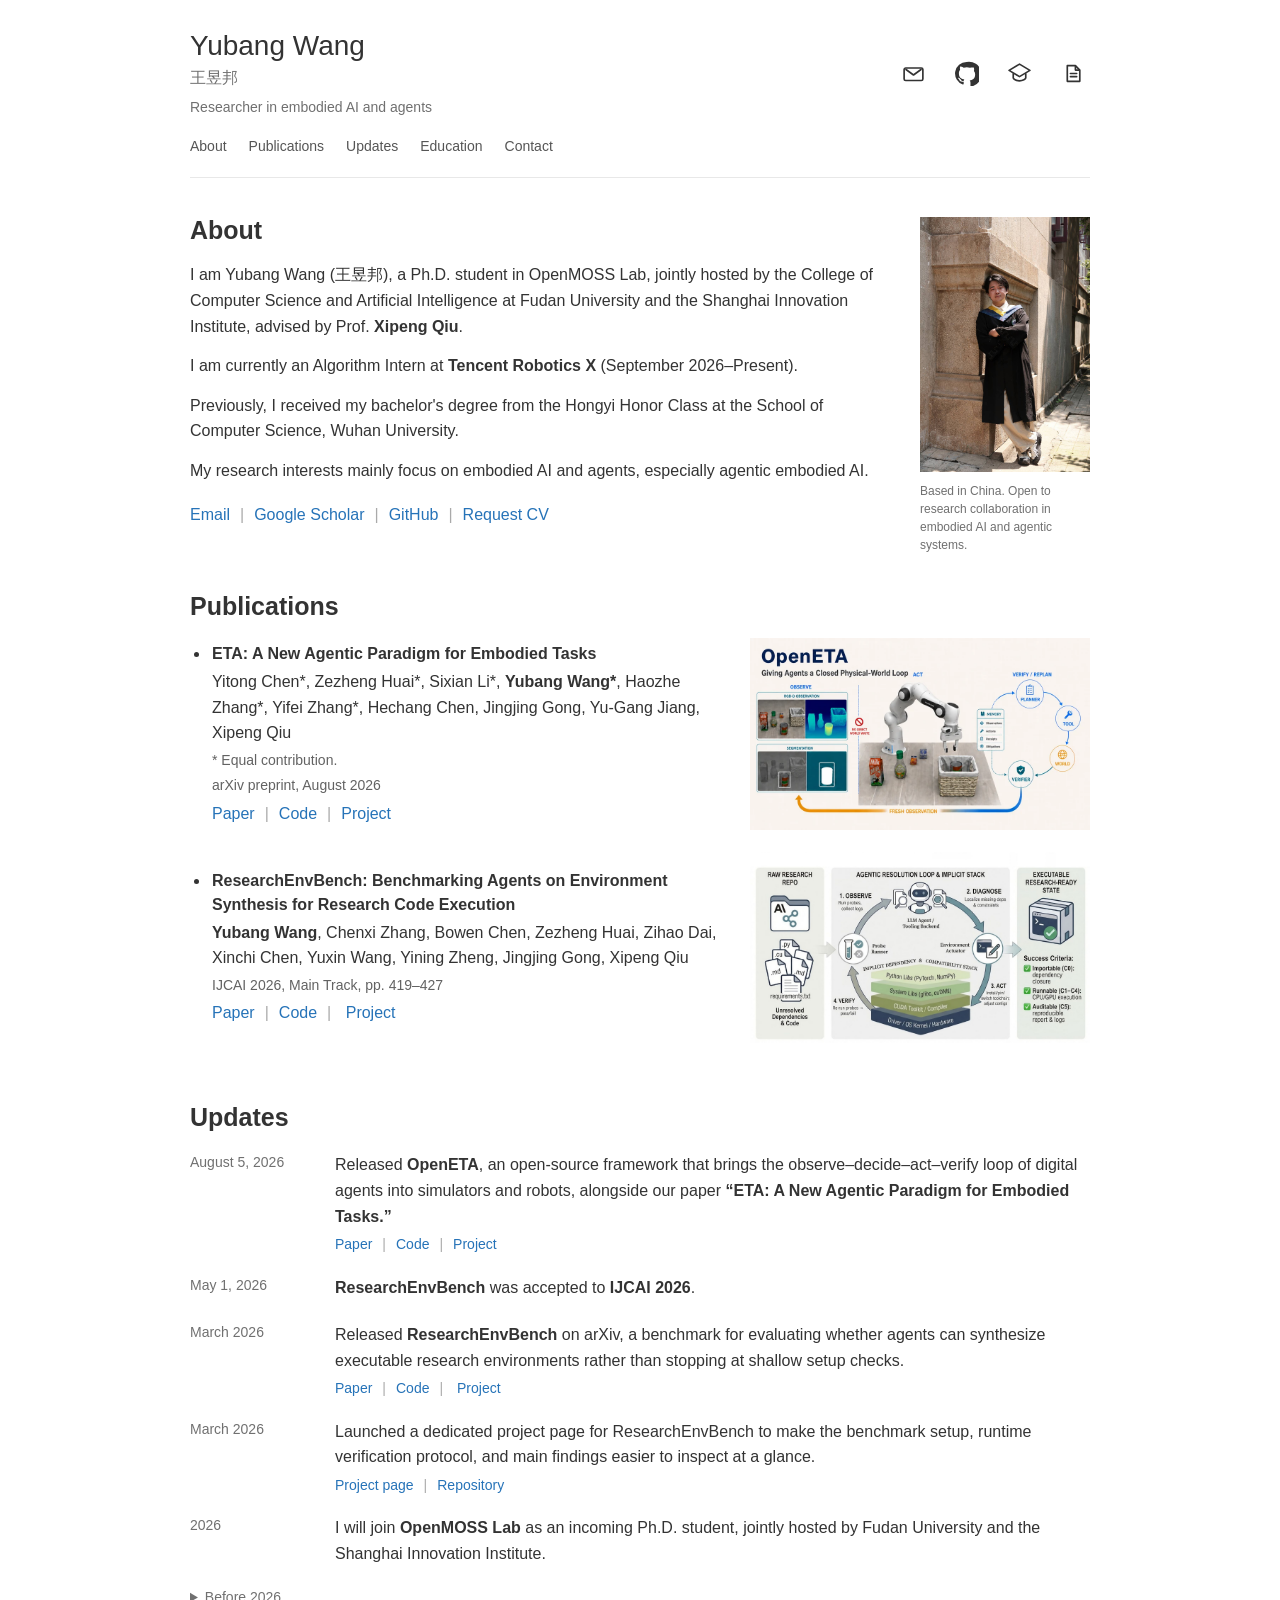
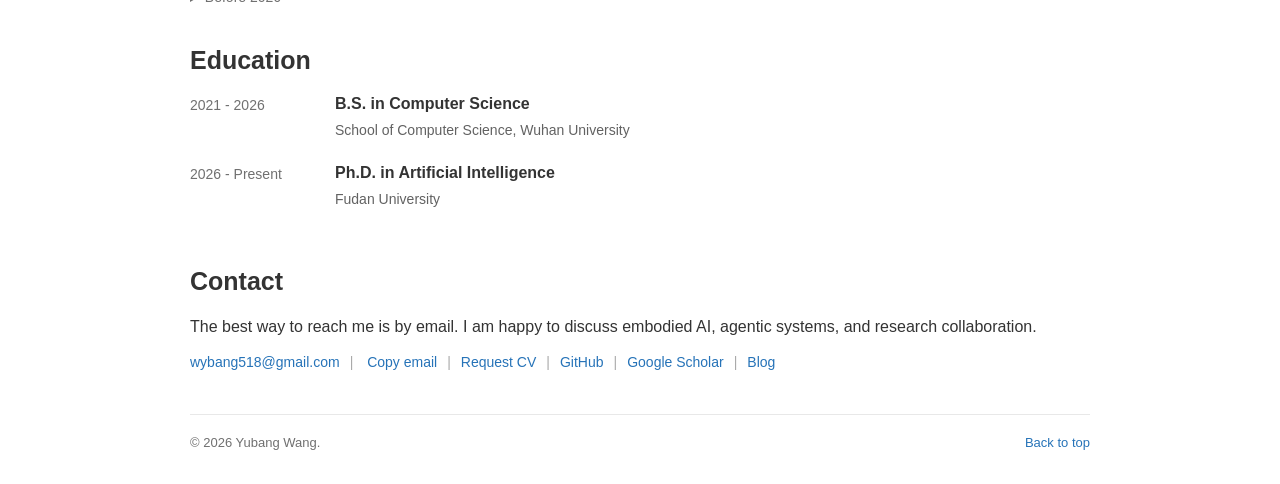
==== commit 4d56aa21: "Update current internship and ResearchEnvBench publication" ====
--- a/index.html
+++ b/index.html
@@ -161,6 +161,10 @@
               hosted by the College of Computer Science and Artificial
               Intelligence at Fudan University and the Shanghai Innovation
               Institute, advised by Prof. <strong>Xipeng Qiu</strong>.
+            </p>
+            <p>
+              I am currently an Algorithm Intern at <strong>Tencent Robotics X</strong>
+              (September 2026&ndash;Present).
             </p>
             <p>
               Previously, I received my bachelor's degree from the Hongyi Honor
@@ -263,11 +267,11 @@
                     Huai, Zihao Dai, Xinchi Chen, Yuxin Wang, Yining Zheng, Jingjing
                     Gong, Xipeng Qiu
                   </p>
-                  <p class="meta">IJCAI 2026; arXiv preprint, March 2026</p>
+                  <p class="meta">IJCAI 2026, Main Track, pp. 419&ndash;427</p>
                 <div class="publication-links" aria-label="Publication links">
                   <a
                     class="button button-ghost"
-                    href="https://arxiv.org/abs/2603.06739"
+                    href="https://www.ijcai.org/proceedings/2026/48"
                     target="_blank"
                     rel="noreferrer"
                     >Paper</a
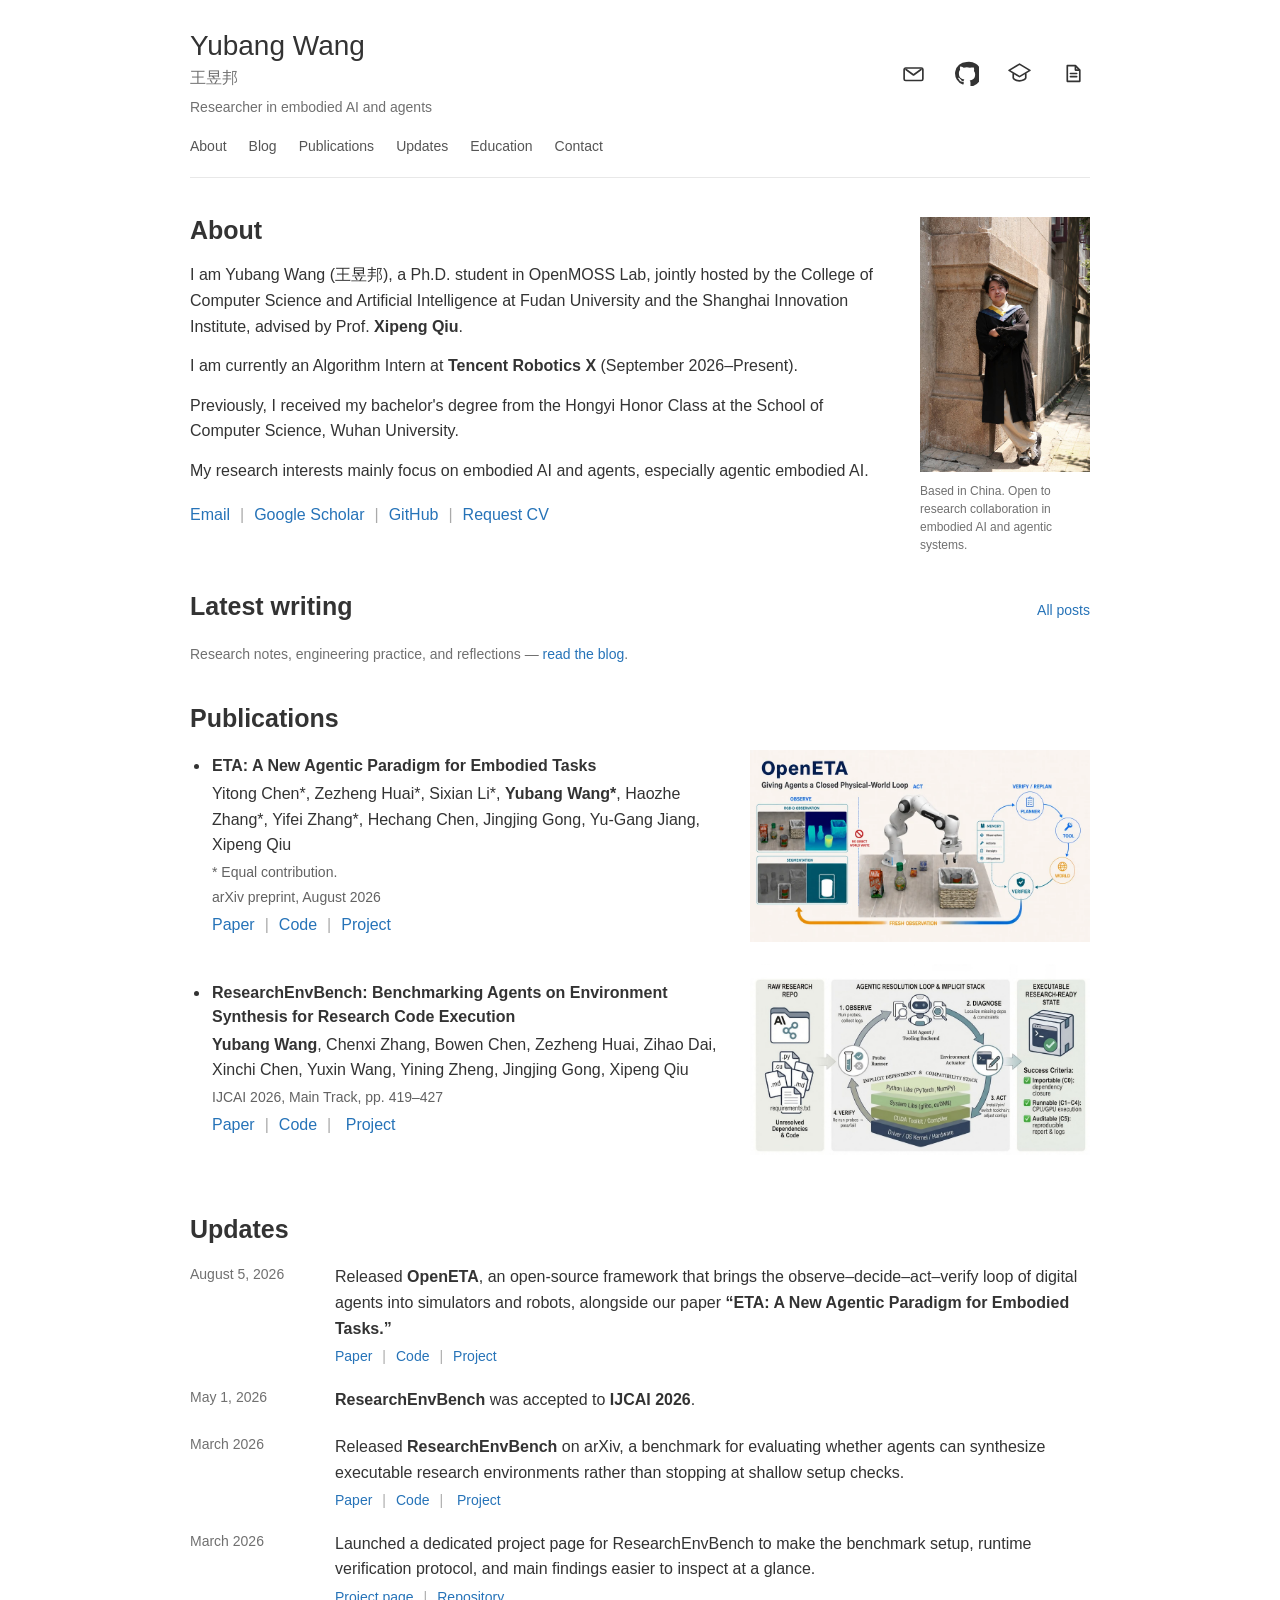
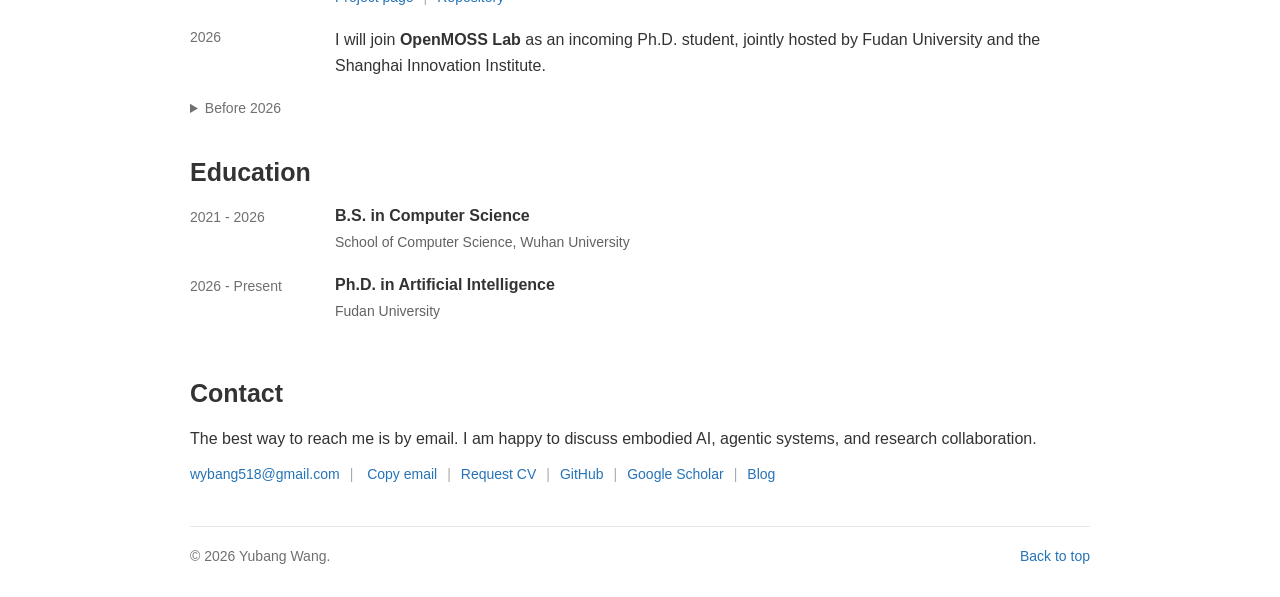
==== commit c15aba68: "feat: connect homepage with blog and unify site styling" ====
--- a/index.html
+++ b/index.html
@@ -10,6 +10,7 @@
     <title>Yubang Wang | Researcher in embodied AI and agents</title>
 
     <link rel="stylesheet" href="./style.css" />
+    <link rel="alternate" type="application/rss+xml" title="Yubang Wang — Blog" href="https://no-518.github.io/no-518-blog/rss.xml" />
 
     <script defer src="./script.js"></script>
   </head>
@@ -29,6 +30,7 @@
 
         <nav class="nav" aria-label="Primary">
           <a href="#about">About</a>
+          <a href="https://no-518.github.io/no-518-blog/">Blog</a>
           <a href="#publications">Publications</a>
           <a href="#updates">Updates</a>
           <a href="#education">Education</a>
@@ -104,8 +106,6 @@
           <a
             class="icon-link"
             href="https://no-518.github.io/no-518-blog/"
-            target="_blank"
-            rel="noreferrer"
             aria-label="Blog"
           >
             <svg viewBox="0 0 24 24" aria-hidden="true" focusable="false">
@@ -200,6 +200,26 @@
         </div>
       </section>
 
+      <section id="writing" class="section" aria-labelledby="writing-heading">
+        <div class="container">
+          <div class="writing-heading">
+            <h2 id="writing-heading">Latest writing</h2>
+            <a href="https://no-518.github.io/no-518-blog/">All posts</a>
+          </div>
+          <ol
+            id="recent-posts"
+            class="writing-list"
+            data-feed-url="/no-518-blog/rss.xml"
+            aria-label="Recent blog posts"
+            hidden
+          ></ol>
+          <p id="writing-status" class="writing-note" role="status">
+            Research notes, engineering practice, and reflections —
+            <a href="https://no-518.github.io/no-518-blog/">read the blog</a>.
+          </p>
+        </div>
+      </section>
+
       <section id="publications" class="section" aria-label="Publications">
         <div class="container">
           <div class="section-head">
@@ -500,8 +520,6 @@
             <a
               class="button button-ghost"
               href="https://no-518.github.io/no-518-blog/"
-              target="_blank"
-              rel="noreferrer"
               >Blog</a
             >
           </div>
--- a/style.css
+++ b/style.css
@@ -43,6 +43,16 @@
 .section { padding-top: 36px; }
 .section h2 { margin: 0 0 16px; font-size: 25px; line-height: 1.3; font-weight: 600; }
 .section-head .muted { display: none; }
+.writing-heading { display: flex; flex-wrap: wrap; align-items: baseline; justify-content: space-between; gap: 8px 20px; }
+.writing-heading > a { font-size: 14px; }
+.writing-list { list-style: none; margin: 0; padding: 0; }
+.writing-entry { display: grid; grid-template-columns: 125px minmax(0, 1fr); gap: 20px; padding-block: 14px; border-bottom: 1px solid var(--line); }
+.writing-entry:first-child { padding-top: 0; }
+.writing-entry:last-child { border-bottom: 0; padding-bottom: 0; }
+.writing-date { color: var(--muted); font-size: 14px; padding-top: 2px; font-variant-numeric: tabular-nums; }
+.writing-copy { min-width: 0; }
+.writing-copy h3 { margin: 0; font-size: 16px; line-height: 1.6; font-weight: 500; overflow-wrap: anywhere; }
+.writing-copy p, .writing-note { margin: 5px 0 0; font-size: 14px; color: var(--muted); }
 .about-grid { display: grid; grid-template-columns: minmax(0, 1fr) 170px; gap: 40px; align-items: start; }
 .about-text { grid-column: 1; grid-row: 1; }
 .about-text p { margin: 0 0 14px; }
@@ -79,7 +89,7 @@
 .contact-row { row-gap: 8px; font-size: 14px; }
 .site-footer { margin-top: 40px; padding-bottom: 30px; }
 .footer-inner { display: flex; flex-wrap: wrap; justify-content: space-between; gap: 12px; border-top: 1px solid var(--line); padding-top: 18px; }
-.small { margin: 0; font-size: 13px; color: var(--muted); }
+.small { margin: 0; font-size: 14px; color: var(--muted); }
 
 @media (max-width: 600px) {
   .container { width: calc(100% - 36px); }
@@ -96,5 +106,6 @@
   .avatar { width: 110px; }
   .avatar-caption { max-width: 190px; margin: 0; }
   .timeline-item { grid-template-columns: 1fr; gap: 2px; }
+  .writing-entry { grid-template-columns: 1fr; gap: 4px; }
   .publication-item { display: list-item; margin-bottom: 22px; }
 }
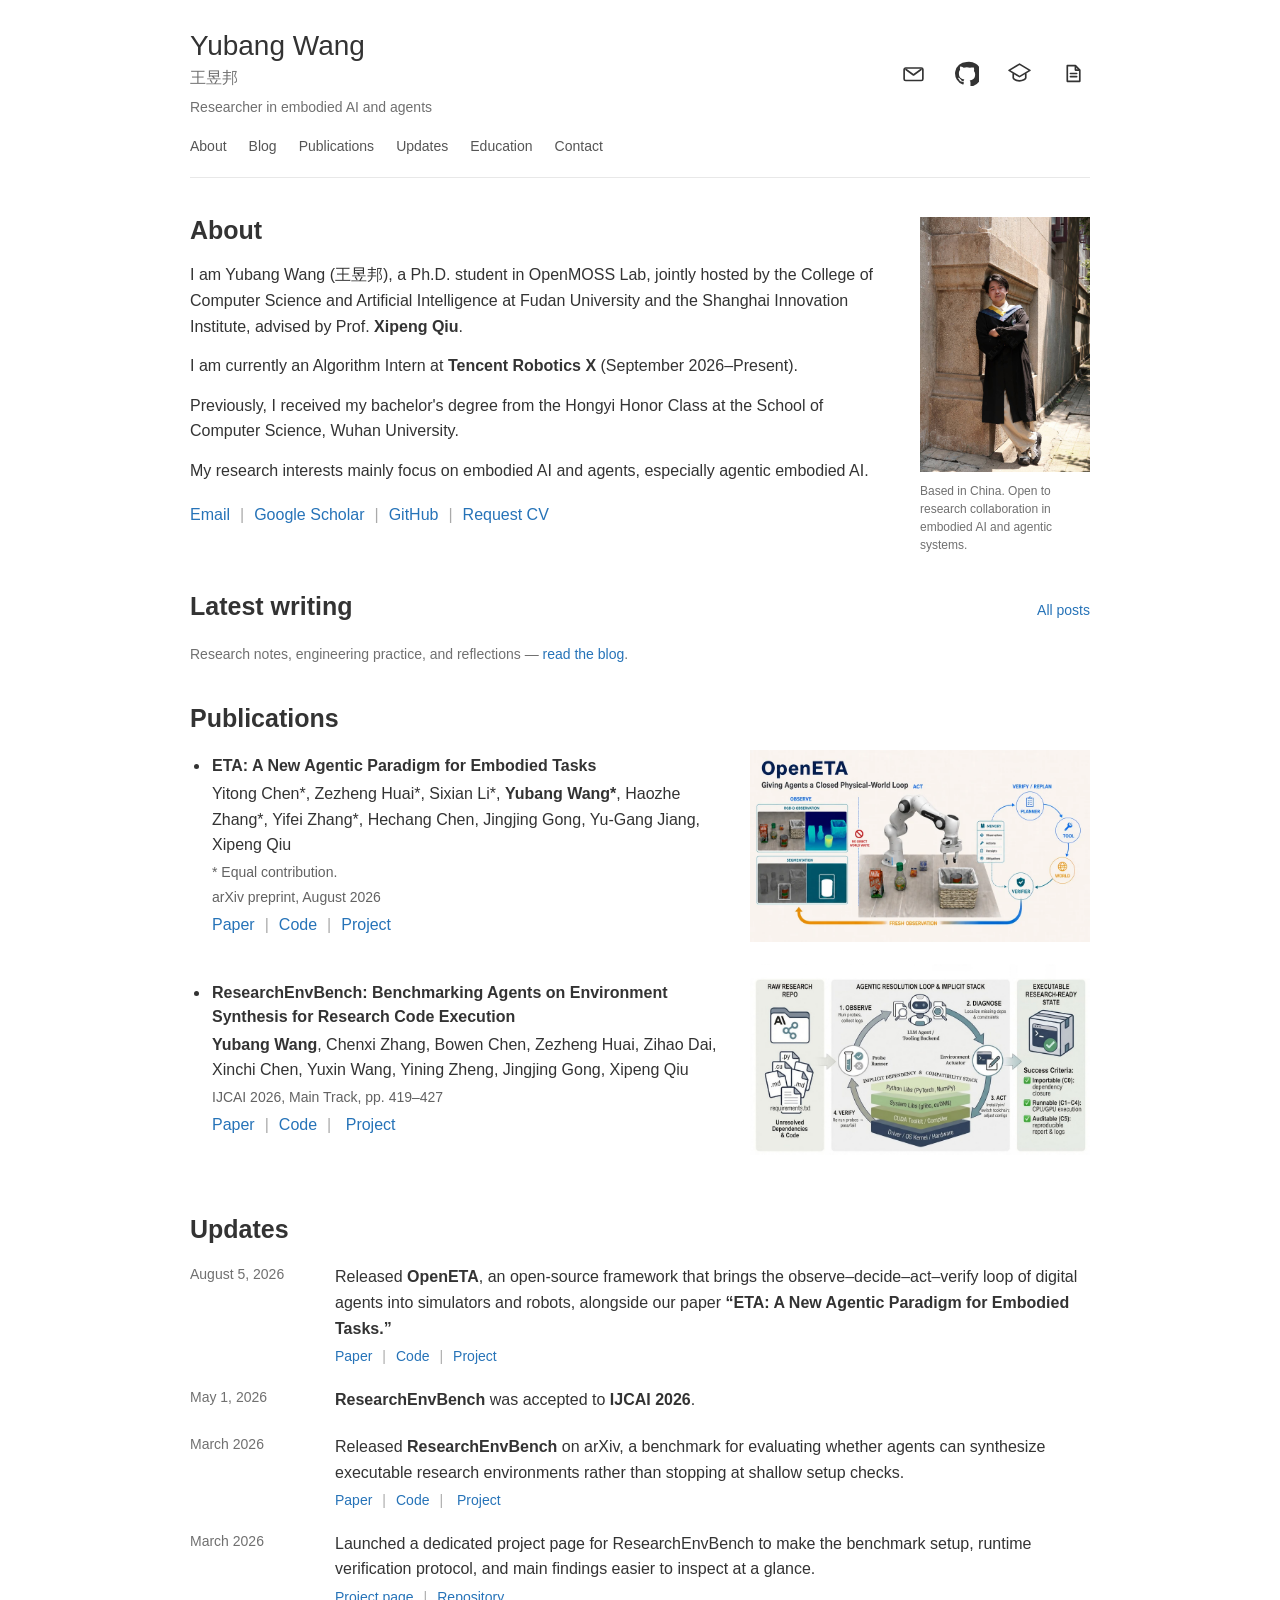
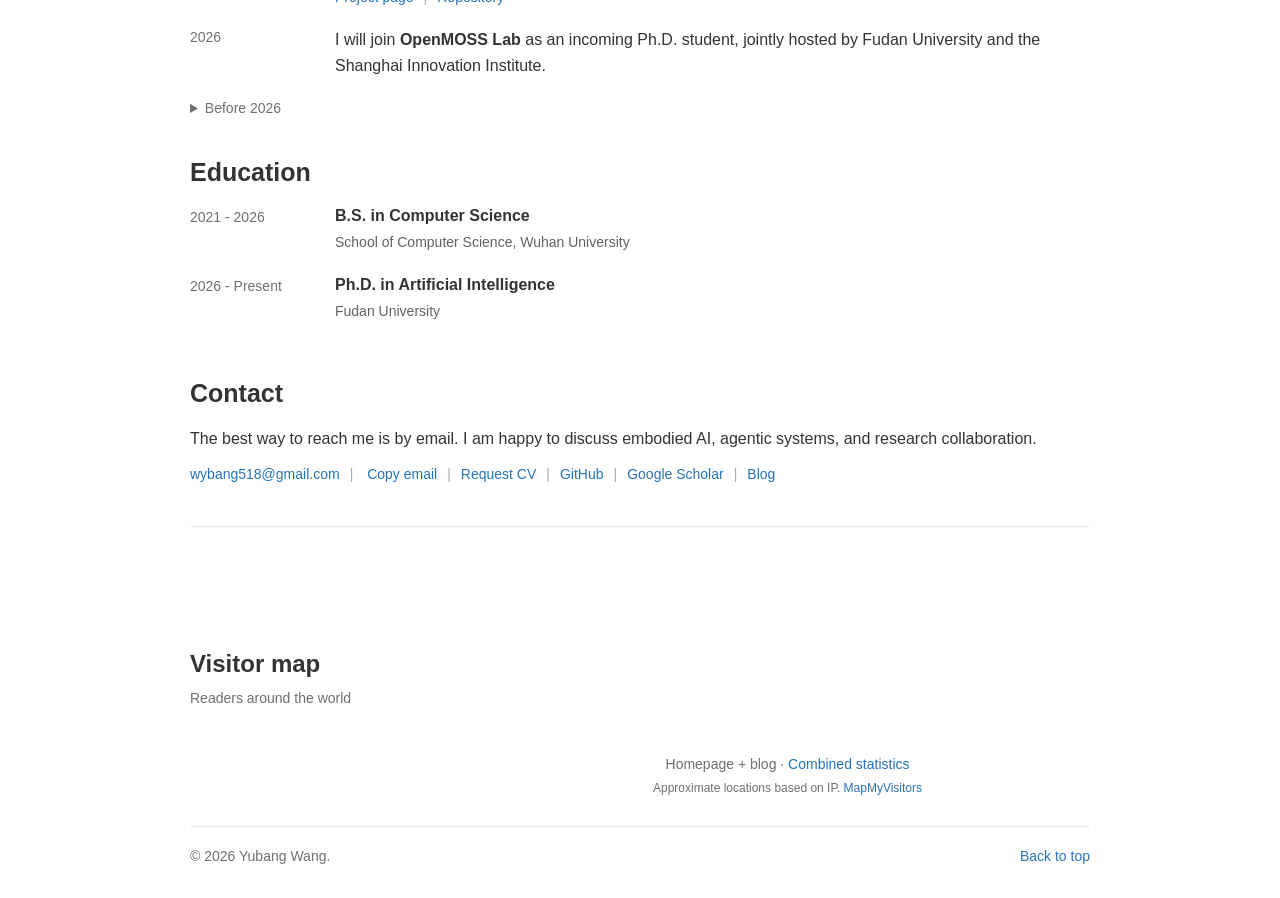
==== commit 63cbab0e: "feat: add visitor map shared with blog" ====
--- a/index.html
+++ b/index.html
@@ -528,6 +528,24 @@
     </main>
 
     <footer class="site-footer">
+      <section class="visitor-map container" aria-labelledby="visitor-map-heading">
+        <div class="visitor-map-intro">
+          <h2 id="visitor-map-heading">Visitor map</h2>
+          <p>Readers around the world</p>
+        </div>
+        <div class="visitor-map-content">
+          <div class="visitor-map-canvas">
+            <script async id="mapmyvisitors" src="https://mapmyvisitors.com/map.js?d=MSSkJRxIMBm1INCgXbRPMgILxg_sNbSurztanECPLHs&amp;cl=e4e7eb&amp;co=ffffff&amp;ct=707070&amp;w=a"></script>
+            <noscript>
+              <a href="https://mapmyvisitors.com/web/1c9nx" aria-label="Visitor statistics">
+                <img src="https://mapmyvisitors.com/map.png?d=MSSkJRxIMBm1INCgXbRPMgILxg_sNbSurztanECPLHs&amp;cl=e4e7eb&amp;co=ffffff" alt="Map of approximate visitor locations" width="600" height="294" />
+              </a>
+            </noscript>
+          </div>
+          <p class="visitor-map-caption">Homepage + blog · <a href="https://mapmyvisitors.com/web/1c9nx" target="_blank" rel="noopener noreferrer">Combined statistics</a></p>
+          <p class="visitor-map-privacy">Approximate locations based on IP. <a href="https://mapmyvisitors.com/b/policy" target="_blank" rel="noopener noreferrer">MapMyVisitors</a></p>
+        </div>
+      </section>
       <div class="container footer-inner">
         <p class="small">
           © <span id="year">2026</span> Yubang Wang.
--- a/style.css
+++ b/style.css
@@ -53,6 +53,7 @@
 .writing-copy { min-width: 0; }
 .writing-copy h3 { margin: 0; font-size: 16px; line-height: 1.6; font-weight: 500; overflow-wrap: anywhere; }
 .writing-copy p, .writing-note { margin: 5px 0 0; font-size: 14px; color: var(--muted); }
+.writing-languages { display: flex; gap: 16px; margin-top: 8px; font-size: 14px; }
 .about-grid { display: grid; grid-template-columns: minmax(0, 1fr) 170px; gap: 40px; align-items: start; }
 .about-text { grid-column: 1; grid-row: 1; }
 .about-text p { margin: 0 0 14px; }
@@ -91,6 +92,20 @@
 .footer-inner { display: flex; flex-wrap: wrap; justify-content: space-between; gap: 12px; border-top: 1px solid var(--line); padding-top: 18px; }
 .small { margin: 0; font-size: 14px; color: var(--muted); }
 
+.visitor-map { display: grid; grid-template-columns: minmax(0, 1fr) minmax(0, 2.3fr); gap: 32px; align-items: center; padding-block: 32px 28px; border-top: 1px solid var(--line); color: var(--muted); }
+.visitor-map-intro h2 { margin: 0 0 8px; color: var(--text); font-size: 24px; line-height: 1.3; font-weight: 600; }
+.visitor-map-intro p { margin: 0; font-size: 14px; }
+.visitor-map-content { min-width: 0; }
+.visitor-map-canvas { width: 100%; min-height: 180px; }
+.visitor-map-canvas img { display: block; width: 100%; height: auto; }
+.visitor-map #mapmyvisitors-widget { width: 100% !important; max-width: 100%; }
+.visitor-map .mapmyvisitors-map { width: 100% !important; height: auto !important; aspect-ratio: 2.04; background-size: 100% 100%; mix-blend-mode: multiply; }
+.visitor-map .mapmyvisitors-map-container { background-color: transparent !important; }
+.visitor-map .jvectormap-marker { fill: #2673b8; stroke: #fff; }
+.visitor-map .mapmyvisitors-visitors, .visitor-map .mapmyvisitors-date { color: var(--muted) !important; }
+.visitor-map-caption { margin: 14px 0 4px; text-align: center; font-size: 14px; }
+.visitor-map-privacy { margin: 0; text-align: center; font-size: 12px; }
+
 @media (max-width: 600px) {
   .container { width: calc(100% - 36px); }
   .header-inner { padding-top: 22px; gap: 18px 10px; }
@@ -108,4 +123,6 @@
   .timeline-item { grid-template-columns: 1fr; gap: 2px; }
   .writing-entry { grid-template-columns: 1fr; gap: 4px; }
   .publication-item { display: list-item; margin-bottom: 22px; }
+  .visitor-map { grid-template-columns: 1fr; gap: 20px; padding-top: 24px; }
+  .visitor-map-intro h2 { font-size: 22px; }
 }
